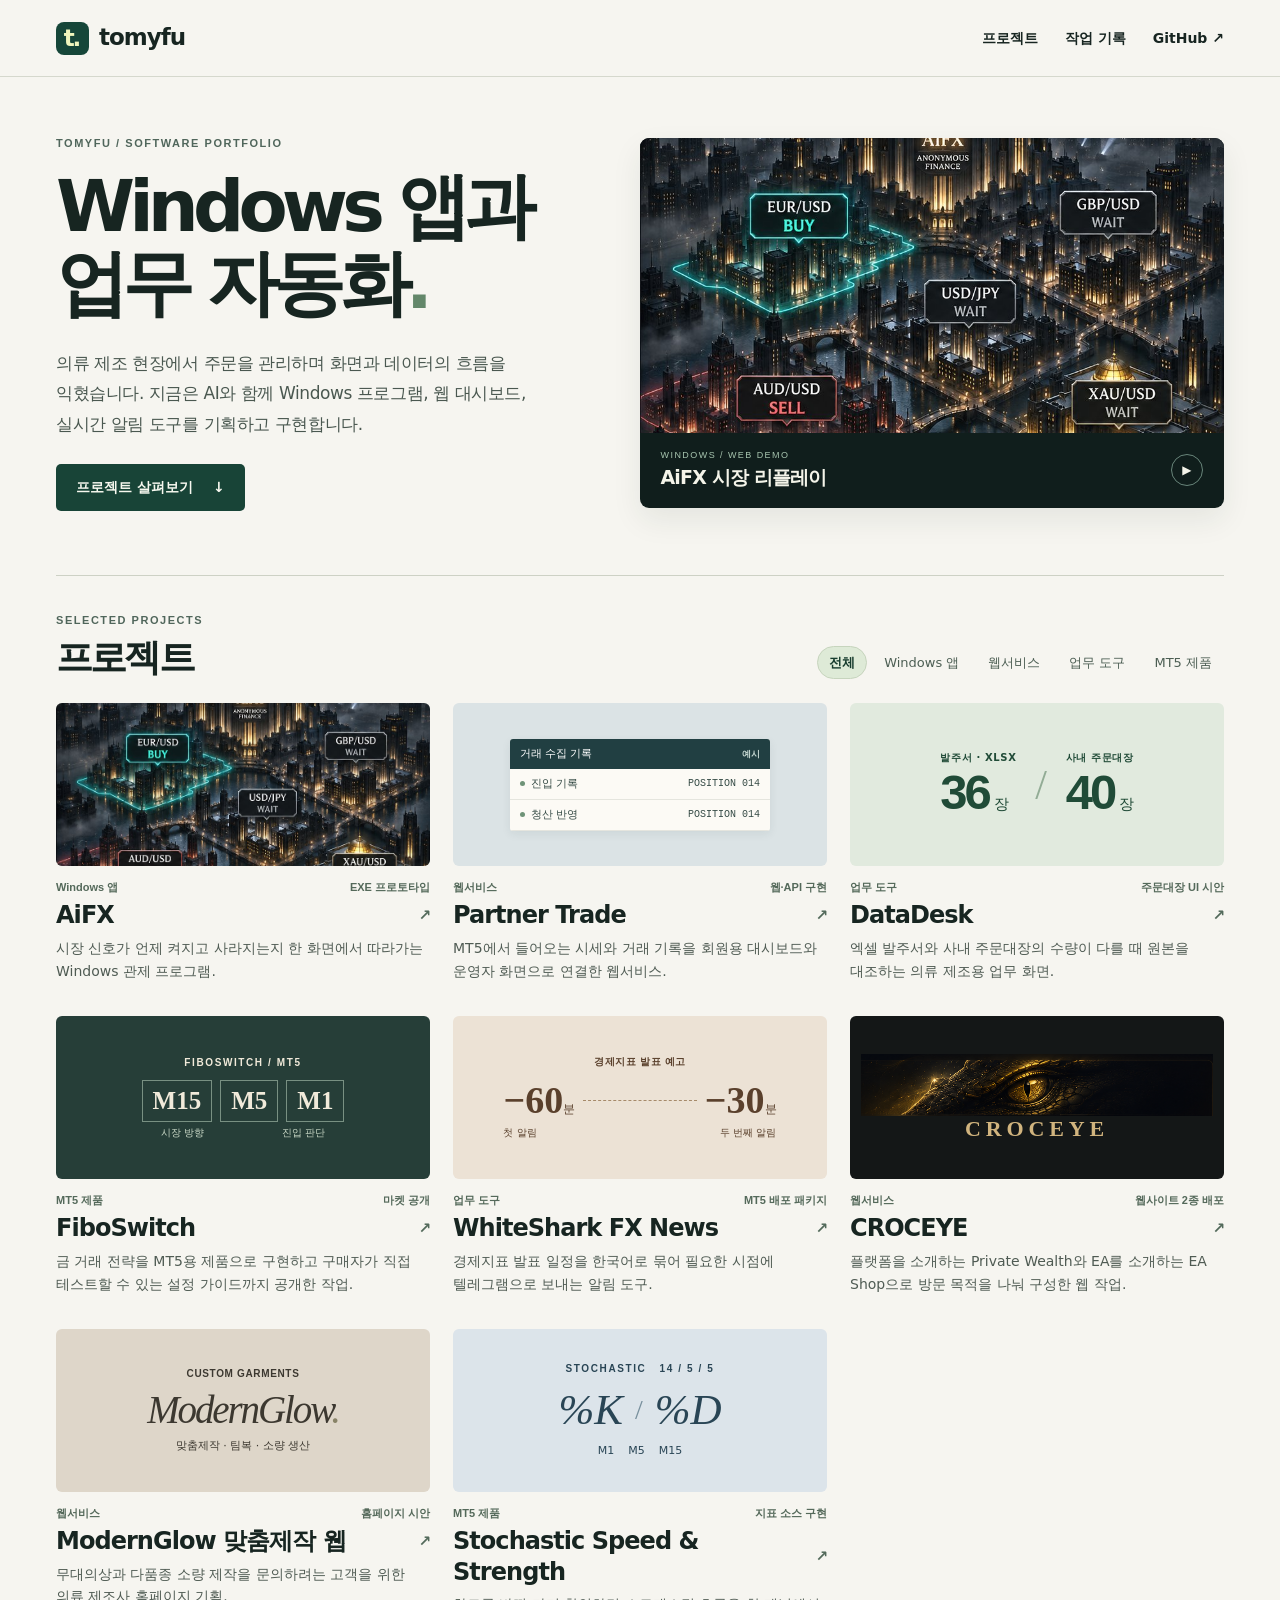
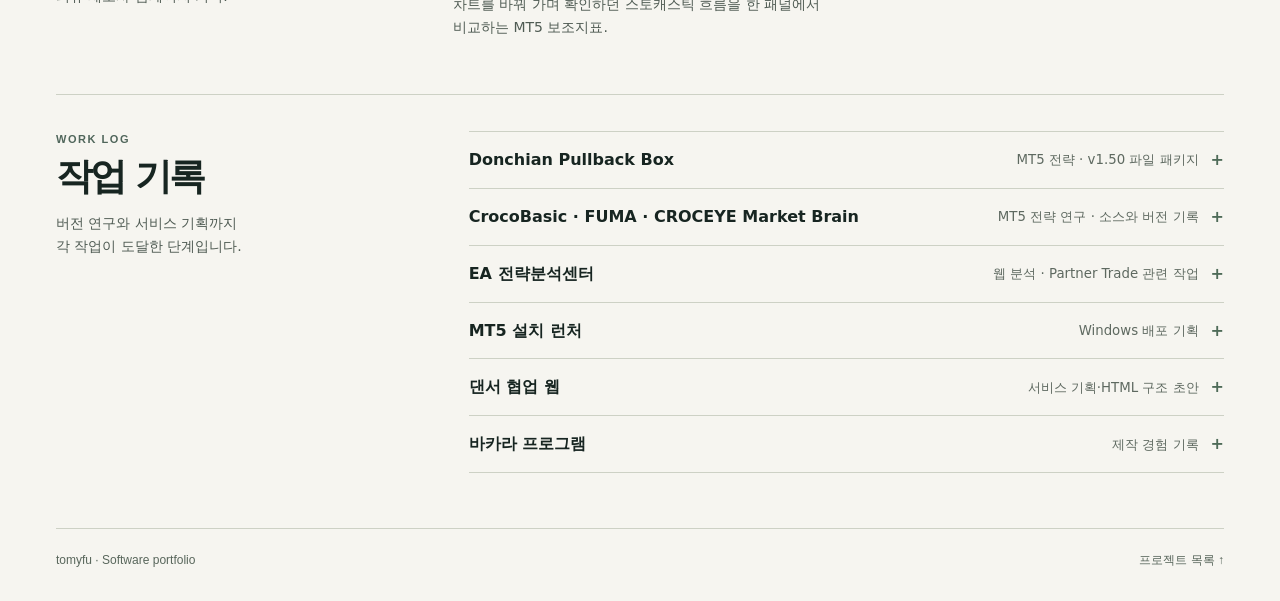
==== index.html @ c7c184ec "Publish project case studies, AiFX replay and DataDesk comparison demo" ====
<!doctype html><html lang="ko"><head><meta charset="utf-8"><meta name="viewport" content="width=device-width, initial-scale=1"><meta name="theme-color" content="#f6f5f0"><meta name="description" content="Windows 앱, 업무 자동화와 웹서비스를 기획하고 구현한 tomyfu의 프로젝트 포트폴리오"><title>Windows 앱과 업무 자동화 · tomyfu</title><link rel="icon" href="assets/mark.svg" type="image/svg+xml"><link rel="stylesheet" href="assets/site.css"></head><body><a class="skip" href="#main">본문으로</a><header class="top"><div class="wrap bar"><a class="brand" href="index.html" aria-label="tomyfu 포트폴리오 첫 화면"><span class="symbol" aria-hidden="true">t.</span>tomyfu</a><nav aria-label="주 메뉴"><a href="index.html#projects">프로젝트</a><a href="index.html#archive">작업 기록</a><a href="https://github.com/tomyfu/portfolio">GitHub ↗</a></nav></div></header><main id="main" class="wrap"><section class="hero"><div class="hero-copy"><p class="eyebrow">TOMYFU / SOFTWARE PORTFOLIO</p><h1>Windows 앱과<br>업무 자동화<span>.</span></h1><p class="intro">의류 제조 현장에서 주문을 관리하며 화면과 데이터의 흐름을 익혔습니다. 지금은 AI와 함께 Windows 프로그램, 웹 대시보드, 실시간 알림 도구를 기획하고 구현합니다.</p><a class="button" href="#projects">프로젝트 살펴보기 <span>↓</span></a></div><a class="feature" href="demos/aifx.html"><img src="assets/aifx-market.jpg" alt="도시 지도 위에서 종목별 판단을 보여주는 AiFX 시장 리플레이"><div><span><small>WINDOWS / WEB DEMO</small><b>AiFX 시장 리플레이</b></span><span class="play" aria-hidden="true">▶</span></div></a></section><section id="projects" class="collection"><div class="section-head"><div><p class="eyebrow">SELECTED PROJECTS</p><h2>프로젝트</h2></div><div class="filters" aria-label="프로젝트 분야 선택" id="filters" hidden><button type="button" data-filter="전체" aria-pressed="true">전체</button><button type="button" data-filter="Windows 앱" aria-pressed="false">Windows 앱</button><button type="button" data-filter="웹서비스" aria-pressed="false">웹서비스</button><button type="button" data-filter="업무 도구" aria-pressed="false">업무 도구</button><button type="button" data-filter="MT5 제품" aria-pressed="false">MT5 제품</button></div></div><div class="grid"><article class="card" data-category="Windows 앱"><a class="cardlink" href="projects/aifx.html"><div class="art"><img class="art-img aifx-img" src="assets/aifx-market.jpg" alt="AiFX 브라우저 데모의 종목별 신호 지도"></div><div class="card-meta"><span>Windows 앱</span><span>EXE 프로토타입</span></div><h3>AiFX <span aria-hidden="true">↗</span></h3><p>시장 신호가 언제 켜지고 사라지는지 한 화면에서 따라가는 Windows 관제 프로그램.</p></a></article>
<article class="card" data-category="웹서비스"><a class="cardlink" href="projects/partner.html"><div class="art"><div class="graphic receipts"><div class="receipt"><span class="screen-head">거래 수집 기록 <b>예시</b></span><div><i></i>진입 기록 <strong>POSITION 014</strong></div><div><i></i>청산 반영 <strong>POSITION 014</strong></div></div></div></div><div class="card-meta"><span>웹서비스</span><span>웹·API 구현</span></div><h3>Partner Trade <span aria-hidden="true">↗</span></h3><p>MT5에서 들어오는 시세와 거래 기록을 회원용 대시보드와 운영자 화면으로 연결한 웹서비스.</p></a></article>
<article class="card" data-category="업무 도구"><a class="cardlink" href="projects/datadesk.html"><div class="art"><div class="graphic quantities" aria-label="예시 주문의 발주 수량 36장과 사내 수량 40장"><div><small>발주서 · XLSX</small><strong>36<em>장</em></strong></div><span class="versus">/</span><div><small>사내 주문대장</small><strong>40<em>장</em></strong></div></div></div><div class="card-meta"><span>업무 도구</span><span>주문대장 UI 시안</span></div><h3>DataDesk <span aria-hidden="true">↗</span></h3><p>엑셀 발주서와 사내 주문대장의 수량이 다를 때 원본을 대조하는 의류 제조용 업무 화면.</p></a></article>
<article class="card" data-category="MT5 제품"><a class="cardlink" href="projects/fibo.html"><div class="art"><div class="graphic timeframes"><small>FIBOSWITCH / MT5</small><div><b>M15</b><b>M5</b><b>M1</b></div><span>시장 방향<span>진입 판단</span></span></div></div><div class="card-meta"><span>MT5 제품</span><span>마켓 공개</span></div><h3>FiboSwitch <span aria-hidden="true">↗</span></h3><p>금 거래 전략을 MT5용 제품으로 구현하고 구매자가 직접 테스트할 수 있는 설정 가이드까지 공개한 작업.</p></a></article>
<article class="card" data-category="업무 도구"><a class="cardlink" href="projects/news.html"><div class="art"><div class="graphic clock"><small>경제지표 발표 예고</small><div><strong>−60<span>분</span></strong><i></i><strong>−30<span>분</span></strong></div><span>첫 알림<i></i>두 번째 알림</span></div></div><div class="card-meta"><span>업무 도구</span><span>MT5 배포 패키지</span></div><h3>WhiteShark FX News <span aria-hidden="true">↗</span></h3><p>경제지표 발표 일정을 한국어로 묶어 필요한 시점에 텔레그램으로 보내는 알림 도구.</p></a></article>
<article class="card" data-category="웹서비스"><a class="cardlink" href="projects/croceye.html"><div class="art"><div class="graphic croc"><img src="assets/croceye.png" alt="CROCEYE 브랜드의 눈 이미지"><span>CROCEYE</span></div></div><div class="card-meta"><span>웹서비스</span><span>웹사이트 2종 배포</span></div><h3>CROCEYE <span aria-hidden="true">↗</span></h3><p>플랫폼을 소개하는 Private Wealth와 EA를 소개하는 EA Shop으로 방문 목적을 나눠 구성한 웹 작업.</p></a></article>
<article class="card" data-category="웹서비스"><a class="cardlink" href="projects/modernglow.html"><div class="art"><div class="graphic cloth"><small>CUSTOM GARMENTS</small><strong>ModernGlow<span>.</span></strong><span>맞춤제작 · 팀복 · 소량 생산</span></div></div><div class="card-meta"><span>웹서비스</span><span>홈페이지 시안</span></div><h3>ModernGlow 맞춤제작 웹 <span aria-hidden="true">↗</span></h3><p>무대의상과 다품종 소량 제작을 문의하려는 고객을 위한 의류 제조사 홈페이지 기획.</p></a></article>
<article class="card" data-category="MT5 제품"><a class="cardlink" href="projects/stochastic.html"><div class="art"><div class="graphic oscillator"><small>STOCHASTIC &nbsp; 14 / 5 / 5</small><div><b>%K</b><i>/</i><b>%D</b></div><span>M1 &nbsp;&nbsp; M5 &nbsp;&nbsp; M15</span></div></div><div class="card-meta"><span>MT5 제품</span><span>지표 소스 구현</span></div><h3>Stochastic Speed &amp; Strength <span aria-hidden="true">↗</span></h3><p>차트를 바꿔 가며 확인하던 스토캐스틱 흐름을 한 패널에서 비교하는 MT5 보조지표.</p></a></article></div><p id="filter-status" class="sr-only" role="status"></p></section><section id="archive" class="archive"><div><p class="eyebrow">WORK LOG</p><h2>작업 기록</h2><p class="muted">버전 연구와 서비스 기획까지<br>각 작업이 도달한 단계입니다.</p></div><div><details><summary><span>Donchian Pullback Box</span><small>MT5 전략 · v1.50 파일 패키지</small></summary><p>돈키안 채널과 눌림목 조건을 EA로 구성하고 설정값과 실행 파일을 묶었습니다.</p></details><details><summary><span>CrocoBasic · FUMA · CROCEYE Market Brain</span><small>MT5 전략 연구 · 소스와 버전 기록</small></summary><p>거래 상태, 진입 제한, 포지션 보호, 판정 로그의 변경을 버전별로 기록한 일련의 실험입니다.</p></details><details><summary><span>EA 전략분석센터</span><small>웹 분석 · Partner Trade 관련 작업</small></summary><p>EA별 성과와 종목 적합도를 확인하는 관리자 화면을 구성했습니다. 추천과 승인 후 배정하는 흐름도 기획했습니다.</p></details><details><summary><span>MT5 설치 런처</span><small>Windows 배포 기획</small></summary><p>EA·템플릿·차트 설정을 한 번에 설치하고, 사용자가 자동매매를 직접 켜도록 초기 설정 흐름을 설계했습니다.</p></details><details><summary><span>댄서 협업 웹</span><small>서비스 기획·HTML 구조 초안</small></summary><p>팀의 활동 영상과 의상 사례를 소개하는 페이지를 구상하고, 댄서 프로필·팀원 모집·대회 신청을 포함한 플랫폼 범위를 정의했습니다.</p></details><details><summary><span>바카라 프로그램</span><small>제작 경험 기록</small></summary><p>초기 규칙형 프로그램 제작 경험입니다. 세부 기능과 공개 시연 자료는 보존된 기록에서 확인되지 않았습니다.</p></details></div></section></main><footer class="wrap foot"><span>tomyfu · Software portfolio</span><a href="index.html#projects">프로젝트 목록 ↑</a></footer><script src="assets/filters.js"></script></body></html>
---- assets/site.css ----
*{box-sizing:border-box}html{scroll-behavior:smooth}body{margin:0;background:#f6f5f0;color:#172521;font:16px/1.62 "Inter","Malgun Gothic","Apple SD Gothic Neo",system-ui,sans-serif;word-break:keep-all;overflow-wrap:break-word}a{color:inherit;text-decoration:none}a:focus-visible,button:focus-visible,summary:focus-visible{outline:3px solid #bc581b;outline-offset:4px}button{font:inherit;cursor:pointer}img{display:block;max-width:100%}.wrap{width:min(1168px,calc(100% - 96px));margin:auto}.top{border-bottom:1px solid #d5d8cd}.bar{display:flex;align-items:center;justify-content:space-between;height:76px}.brand{display:inline-flex;align-items:center;gap:10px;font-size:23px;font-weight:750;letter-spacing:-1px}.symbol{height:33px;width:33px;display:grid;place-items:center;background:#164639;color:#f0f5bd;border-radius:8px;line-height:1;letter-spacing:-2px;padding-right:2px}.bar nav,.actions{display:flex;align-items:center;gap:27px}.bar nav a,.back{font-size:14px;font-weight:650}.bar nav a:hover,.back:hover,.next:hover,.actions>a:not(.button):hover{text-decoration:underline}.hero{display:grid;grid-template-columns:.96fr 1.04fr;gap:44px;align-items:center;padding:58px 0 64px}.eyebrow,.card-meta,.feature small,.graphic>small,.screen-head,.label,.back,.foot{font-family:"Inter","Malgun Gothic",sans-serif}.eyebrow{font-size:11px;letter-spacing:.14em;font-weight:760;color:#50665b;margin:0 0 15px}.hero h1,.case h1{font-size:clamp(44px,5.6vw,83px);letter-spacing:-.082em;line-height:1.08;margin:0}.hero h1 span{color:#63876a}.intro{font-size:17px;line-height:1.8;letter-spacing:-.025em;color:#4a5850;max-width:520px;margin:25px 0}.button{display:inline-flex;align-items:center;justify-content:center;gap:20px;border-radius:5px;background:#184437;color:#f7f8ef;font-weight:700;padding:12px 20px;font-size:14px}.button:hover{background:#245a48}.feature{min-width:0;display:block;position:relative;border-radius:9px;overflow:hidden;background:#101e1c;color:#f4f4e9;box-shadow:0 12px 30px #182f2714}.feature>img{width:100%;height:clamp(260px,23vw,320px);object-fit:cover;object-position:50% 42%}.feature>div{padding:15px 21px;display:flex;justify-content:space-between;align-items:center}.feature small,.feature b{display:block}.feature small{font-size:9px;letter-spacing:.16em;color:#a8c6b0}.feature b{font-size:19px;letter-spacing:-.045em}.play{height:32px;width:32px;display:grid;place-items:center;border:1px solid #68857a;border-radius:50%;font-size:12px}.section-head{display:flex;justify-content:space-between;align-items:flex-end;gap:20px;margin:0 0 24px}.collection,.archive{border-top:1px solid #cdd1c5;padding:36px 0 55px;scroll-margin-top:15px}h2,h3,p{margin-top:0}.section-head h2,.archive h2{font-size:37px;letter-spacing:-.075em;line-height:1.15;margin:0}.section-head .eyebrow,.archive .eyebrow{margin-bottom:7px}.filters{display:flex;flex-wrap:wrap;gap:5px}.filters button{border:1px solid transparent;background:transparent;color:#4c5e53;border-radius:99px;padding:5px 11px;font-size:13px}.filters button[aria-pressed=true]{background:#deead7;color:#173c2e;border-color:#c6d4bd;font-weight:700}.filters button:hover{border-color:#aebcab}.grid{display:grid;grid-template-columns:repeat(3,minmax(0,1fr));gap:34px 23px}.card{min-width:0}.cardlink{display:block}.cardlink:hover h3{text-decoration:underline;text-underline-offset:4px}.art{height:163px;overflow:hidden;border-radius:6px;background:#dbe5dc}.art-img{height:100%;width:100%;object-fit:cover}.aifx-img{object-position:50% 38%}.card-meta{display:flex;flex-wrap:wrap;justify-content:space-between;margin:13px 0 2px;color:#54695a;font-size:11px;font-weight:680}.card h3{display:flex;align-items:center;justify-content:space-between;gap:5px;font-size:24px;line-height:1.28;letter-spacing:-.04em;margin:3px 0 6px}.card h3 span{font-size:15px;color:#536a5b}.card p,.muted,.archive details p{color:#4f5b53;font-size:14px;margin-bottom:0}.graphic{height:100%;width:100%;display:flex;justify-content:center;align-items:center}.graphic small{font-size:10px;font-style:normal;font-weight:700;letter-spacing:.065em}.quantities{background:#e1eade;color:#204b37;gap:5%}.quantities>div{display:grid}.quantities strong{font:650 49px/1.1 "Inter",Arial,sans-serif;letter-spacing:-3px}.quantities em{font:400 15px sans-serif;letter-spacing:-1px;margin-left:5px}.quantities .versus{font:42px Georgia;color:#92ac95}.receipts{background:#dbe3e5;padding:24px}.receipt{max-width:260px;width:100%;background:#fcfaf5;border-radius:3px;box-shadow:0 3px 10px #16313713;overflow:hidden}.screen-head{display:flex;justify-content:space-between;align-items:center;background:#213f42;color:#fff;padding:6px 10px;font-size:11px}.screen-head b{font-size:9px;color:#c4d6d0}.receipt>div{display:flex;gap:6px;align-items:center;font-size:11px;padding:6px 10px;color:#364b46;border-bottom:1px solid #e5e5de}.receipt strong{margin-left:auto;font:10px "Consolas",monospace}.receipt i{width:5px;height:5px;border-radius:50%;background:#6f9378}.timeframes,.oscillator,.clock,.cloth,.croc{flex-direction:column}.timeframes{color:#f1eada;background:#263e38}.timeframes>small,.oscillator>small{letter-spacing:.16em}.timeframes>div{display:flex;gap:8px;margin:9px 0 3px}.timeframes b{display:grid;place-items:center;padding:5px 10px;border:1px solid #789082;font:600 25px/1.2 Georgia,serif}.timeframes>span{width:164px;display:flex;justify-content:space-between;font-size:10px;color:#c8d7c5}.clock{background:#ece2d5;color:#5a402c}.clock>div,.clock>span{display:flex;width:73%;align-items:center;justify-content:space-between}.clock>div{margin-top:5px}.clock strong{font:600 38px/1.3 Georgia,serif}.clock strong span{font:12px sans-serif}.clock>div i{border-top:1px dashed #a68a6a;flex:1;margin:0 8px}.clock>span{font-size:10px}.croc{background:#141717;color:#d1b47e}.croc img{width:94%;max-height:62%;object-fit:contain}.croc span{font:600 22px Georgia;letter-spacing:.22em}.cloth{background:#ded6c9;color:#3c3830}.cloth strong{font:italic 39px/1.4 Georgia,serif;letter-spacing:-2.1px}.cloth strong span{color:#888367}.cloth>span,.oscillator>span{font-size:11px}.oscillator{background:#dce4ea;color:#294555}.oscillator>div{display:flex;align-items:center;gap:12px}.oscillator b{font:italic 43px/1.5 Georgia}.oscillator i{color:#78909d;font:28px Georgia}.archive{display:grid;grid-template-columns:1fr 2fr;gap:35px}.archive .muted{margin:14px 0}.archive details{border-bottom:1px solid #cdd1c5}.archive details:first-child{border-top:1px solid #cdd1c5}.archive summary{cursor:pointer;padding:15px 0;display:flex;align-items:center;gap:12px;font-weight:700;list-style:none}.archive summary::-webkit-details-marker{display:none}.archive summary small{margin-left:auto;font-weight:450;color:#5e6960}.archive summary:after{content:"+";color:#4e6b58}.archive details[open] summary:after{content:"−"}.archive details p{padding:0 24px 16px 0}.foot{display:flex;justify-content:space-between;gap:18px;padding:22px 0 30px;border-top:1px solid #cdd1c5;color:#58665b;font-size:12px}.skip,.sr-only{position:absolute;width:1px;height:1px;overflow:hidden;clip-path:inset(50%)}.skip:focus{width:auto;height:auto;clip-path:none;z-index:5;background:#fff;padding:12px}.case{padding-top:25px}.back{color:#55695c}.casehead{display:grid;grid-template-columns:1.3fr 1fr;gap:40px;align-items:center;padding:35px 0}.case h1{font-size:clamp(43px,6vw,76px);overflow-wrap:anywhere}.casehead .art{height:220px}.casehead .intro{margin-bottom:0}.case-body{display:grid;grid-template-columns:1fr 2fr;gap:60px;padding:34px 0 55px;border-top:1px solid #bec9be}.case aside{align-self:start;overflow-wrap:anywhere;font-size:14px;color:#536156}.case aside .label{font-weight:720;color:#253d30;margin:19px 0 2px}.narrative{max-width:740px}.narrative h2{font-size:23px;letter-spacing:-.045em;margin:0 0 6px}.narrative p{line-height:1.83;margin:0 0 28px}.narrative p.scope{padding:9px 13px;background:#e8ece2;color:#495d4d;border-left:3px solid #80987d;font-size:14px}.next{display:block;margin-top:30px;border-top:1px solid #c5cdbf;padding-top:17px;font-size:14px;font-weight:650}.actions a:not(.button){text-decoration:underline}[hidden]{display:none!important}@media(max-width:900px){.wrap{width:calc(100% - 56px)}.hero{gap:25px}.grid{grid-template-columns:1fr 1fr}.case-body{gap:30px}.section-head{align-items:flex-start;flex-direction:column}.section-head h2{font-size:33px}}@media(max-width:670px){.wrap{width:calc(100% - 36px)}.bar{height:61px}.bar nav{gap:13px}.bar nav a{font-size:12px}.brand{font-size:19px;gap:6px}.symbol{height:27px;width:27px}.hero,.casehead,.case-body,.archive{grid-template-columns:1fr}.hero{padding:32px 0;gap:24px}.hero h1{font-size:51px}.intro{font-size:15px;margin:16px 0}.feature>img{height:210px}.feature>div{padding:10px 15px}.section-head{gap:13px}.grid{gap:25px}.collection,.archive{padding:27px 0 33px}.archive{gap:15px}.archive summary{flex-wrap:wrap;gap:3px 8px}.archive summary small{margin-left:0}.archive summary:after{margin-left:auto}.casehead{padding:24px 0;gap:20px}.casehead .art{height:180px}.case-body{gap:18px}.case aside{border-bottom:1px solid #ccd3c7;padding-bottom:12px}.case aside .label{margin-top:10px}.case aside>p{margin-bottom:5px}.case h1{font-size:43px}.narrative p{font-size:15px}.foot{font-size:11px}.actions{gap:13px;flex-wrap:wrap}}@media(max-width:510px){.grid{grid-template-columns:1fr}.art{height:172px}.filters{gap:1px}.filters button{font-size:12px;padding:5px 9px}.eyebrow{font-size:10px}.archive summary small{font-size:11px}.archive summary span{font-size:14px}}@media(prefers-reduced-motion:reduce){html{scroll-behavior:auto}}
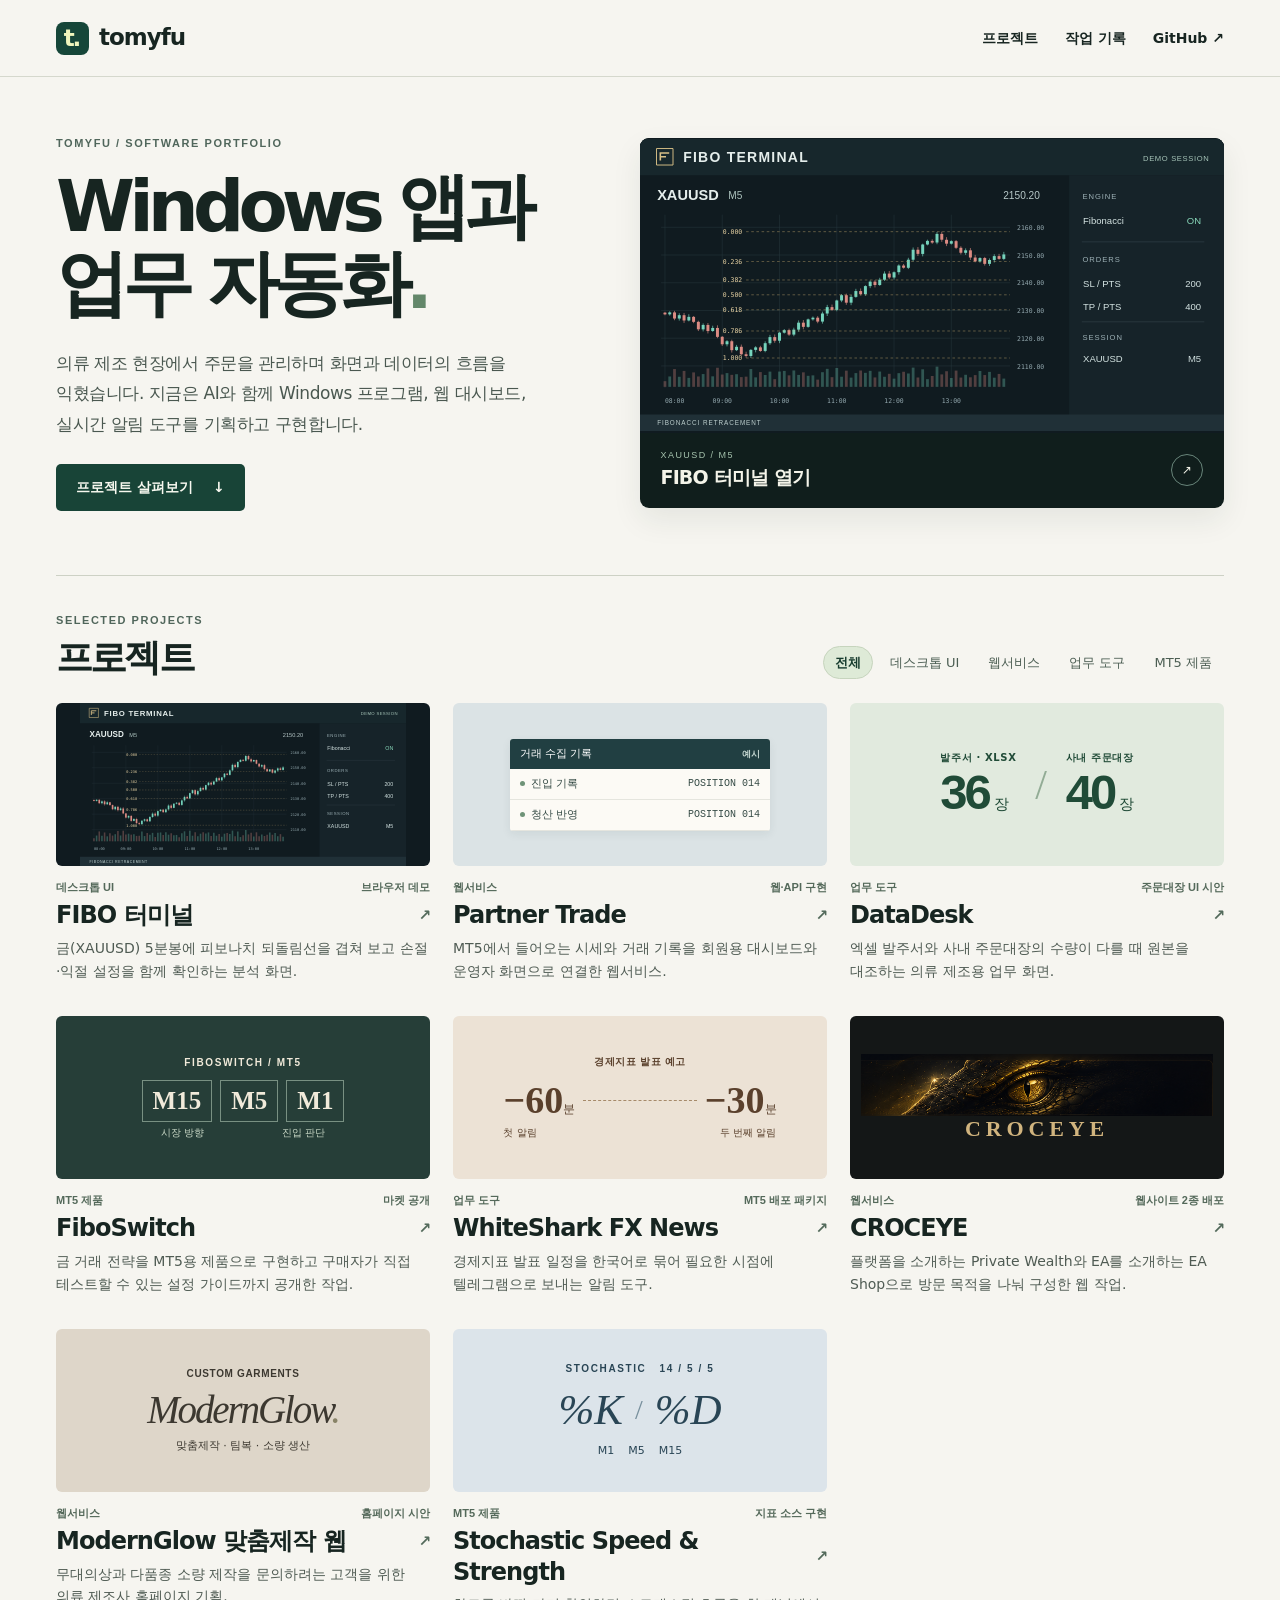
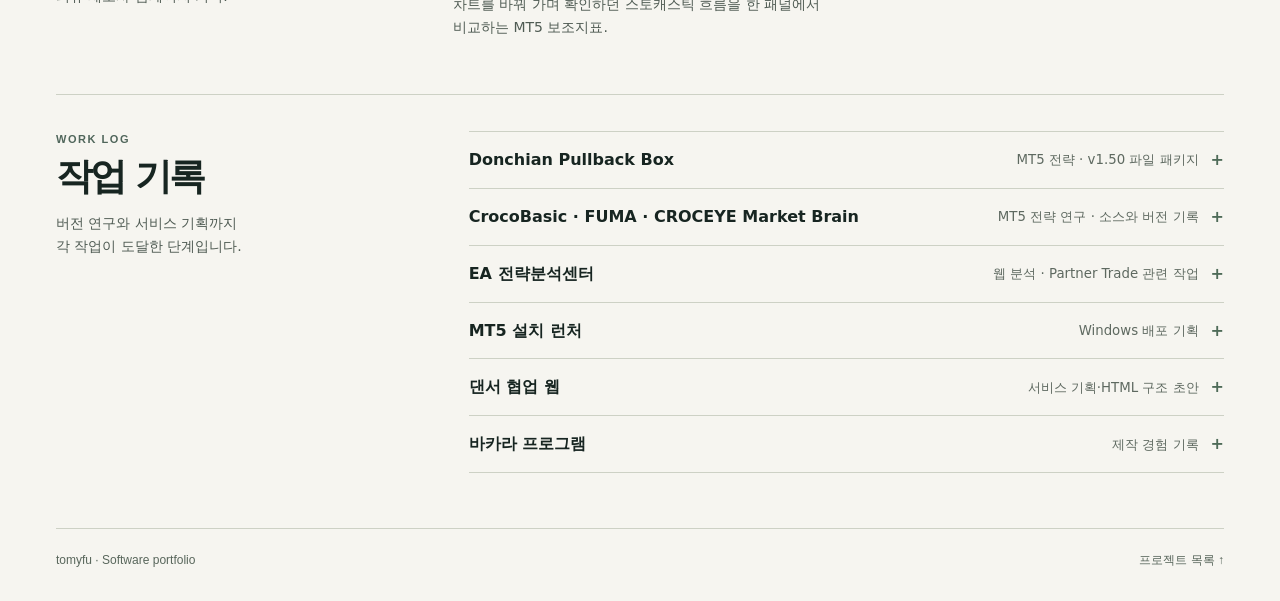
==== commit 2c8a1e32: "Feature FIBO Terminal and retire AiFX portfolio content" ====
--- a/index.html
+++ b/index.html
@@ -1,4 +1,4 @@
-<!doctype html><html lang="ko"><head><meta charset="utf-8"><meta name="viewport" content="width=device-width, initial-scale=1"><meta name="theme-color" content="#f6f5f0"><meta name="description" content="Windows 앱, 업무 자동화와 웹서비스를 기획하고 구현한 tomyfu의 프로젝트 포트폴리오"><title>Windows 앱과 업무 자동화 · tomyfu</title><link rel="icon" href="assets/mark.svg" type="image/svg+xml"><link rel="stylesheet" href="assets/site.css"></head><body><a class="skip" href="#main">본문으로</a><header class="top"><div class="wrap bar"><a class="brand" href="index.html" aria-label="tomyfu 포트폴리오 첫 화면"><span class="symbol" aria-hidden="true">t.</span>tomyfu</a><nav aria-label="주 메뉴"><a href="index.html#projects">프로젝트</a><a href="index.html#archive">작업 기록</a><a href="https://github.com/tomyfu/portfolio">GitHub ↗</a></nav></div></header><main id="main" class="wrap"><section class="hero"><div class="hero-copy"><p class="eyebrow">TOMYFU / SOFTWARE PORTFOLIO</p><h1>Windows 앱과<br>업무 자동화<span>.</span></h1><p class="intro">의류 제조 현장에서 주문을 관리하며 화면과 데이터의 흐름을 익혔습니다. 지금은 AI와 함께 Windows 프로그램, 웹 대시보드, 실시간 알림 도구를 기획하고 구현합니다.</p><a class="button" href="#projects">프로젝트 살펴보기 <span>↓</span></a></div><a class="feature" href="demos/aifx.html"><img src="assets/aifx-market.jpg" alt="도시 지도 위에서 종목별 판단을 보여주는 AiFX 시장 리플레이"><div><span><small>WINDOWS / WEB DEMO</small><b>AiFX 시장 리플레이</b></span><span class="play" aria-hidden="true">▶</span></div></a></section><section id="projects" class="collection"><div class="section-head"><div><p class="eyebrow">SELECTED PROJECTS</p><h2>프로젝트</h2></div><div class="filters" aria-label="프로젝트 분야 선택" id="filters" hidden><button type="button" data-filter="전체" aria-pressed="true">전체</button><button type="button" data-filter="Windows 앱" aria-pressed="false">Windows 앱</button><button type="button" data-filter="웹서비스" aria-pressed="false">웹서비스</button><button type="button" data-filter="업무 도구" aria-pressed="false">업무 도구</button><button type="button" data-filter="MT5 제품" aria-pressed="false">MT5 제품</button></div></div><div class="grid"><article class="card" data-category="Windows 앱"><a class="cardlink" href="projects/aifx.html"><div class="art"><img class="art-img aifx-img" src="assets/aifx-market.jpg" alt="AiFX 브라우저 데모의 종목별 신호 지도"></div><div class="card-meta"><span>Windows 앱</span><span>EXE 프로토타입</span></div><h3>AiFX <span aria-hidden="true">↗</span></h3><p>시장 신호가 언제 켜지고 사라지는지 한 화면에서 따라가는 Windows 관제 프로그램.</p></a></article>
+<!doctype html><html lang="ko"><head><meta charset="utf-8"><meta name="viewport" content="width=device-width, initial-scale=1"><meta name="theme-color" content="#f6f5f0"><meta name="description" content="Windows 앱, 업무 자동화와 웹서비스를 기획하고 구현한 tomyfu의 프로젝트 포트폴리오"><title>Windows 앱과 업무 자동화 · tomyfu</title><link rel="icon" href="assets/mark.svg" type="image/svg+xml"><link rel="stylesheet" href="assets/site.css"></head><body><a class="skip" href="#main">본문으로</a><header class="top"><div class="wrap bar"><a class="brand" href="index.html" aria-label="tomyfu 포트폴리오 첫 화면"><span class="symbol" aria-hidden="true">t.</span>tomyfu</a><nav aria-label="주 메뉴"><a href="index.html#projects">프로젝트</a><a href="index.html#archive">작업 기록</a><a href="https://github.com/tomyfu/portfolio">GitHub ↗</a></nav></div></header><main id="main" class="wrap"><section class="hero"><div class="hero-copy"><p class="eyebrow">TOMYFU / SOFTWARE PORTFOLIO</p><h1>Windows 앱과<br>업무 자동화<span>.</span></h1><p class="intro">의류 제조 현장에서 주문을 관리하며 화면과 데이터의 흐름을 익혔습니다. 지금은 AI와 함께 Windows 프로그램, 웹 대시보드, 실시간 알림 도구를 기획하고 구현합니다.</p><a class="button" href="#projects">프로젝트 살펴보기 <span>↓</span></a></div><a class="feature" href="demos/fibo-terminal.html"><img src="assets/fibo-terminal.svg" alt="FIBO 터미널의 XAUUSD 5분봉, 피보나치 레벨과 주문 설정 패널"><div><span><small>XAUUSD / M5</small><b>FIBO 터미널 열기</b></span><span class="play" aria-hidden="true">↗</span></div></a></section><section id="projects" class="collection"><div class="section-head"><div><p class="eyebrow">SELECTED PROJECTS</p><h2>프로젝트</h2></div><div class="filters" aria-label="프로젝트 분야 선택" id="filters" hidden><button type="button" data-filter="전체" aria-pressed="true">전체</button><button type="button" data-filter="데스크톱 UI" aria-pressed="false">데스크톱 UI</button><button type="button" data-filter="웹서비스" aria-pressed="false">웹서비스</button><button type="button" data-filter="업무 도구" aria-pressed="false">업무 도구</button><button type="button" data-filter="MT5 제품" aria-pressed="false">MT5 제품</button></div></div><div class="grid"><article class="card" data-category="데스크톱 UI"><a class="cardlink" href="projects/fibo-terminal.html"><div class="art"><img class="art-img terminal-img" src="assets/fibo-terminal.svg" alt="FIBO 터미널의 XAUUSD 5분봉, 피보나치 레벨과 주문 설정 패널"></div><div class="card-meta"><span>데스크톱 UI</span><span>브라우저 데모</span></div><h3>FIBO 터미널 <span aria-hidden="true">↗</span></h3><p>금(XAUUSD) 5분봉에 피보나치 되돌림선을 겹쳐 보고 손절·익절 설정을 함께 확인하는 분석 화면.</p></a></article>
 <article class="card" data-category="웹서비스"><a class="cardlink" href="projects/partner.html"><div class="art"><div class="graphic receipts"><div class="receipt"><span class="screen-head">거래 수집 기록 <b>예시</b></span><div><i></i>진입 기록 <strong>POSITION 014</strong></div><div><i></i>청산 반영 <strong>POSITION 014</strong></div></div></div></div><div class="card-meta"><span>웹서비스</span><span>웹·API 구현</span></div><h3>Partner Trade <span aria-hidden="true">↗</span></h3><p>MT5에서 들어오는 시세와 거래 기록을 회원용 대시보드와 운영자 화면으로 연결한 웹서비스.</p></a></article>
 <article class="card" data-category="업무 도구"><a class="cardlink" href="projects/datadesk.html"><div class="art"><div class="graphic quantities" aria-label="예시 주문의 발주 수량 36장과 사내 수량 40장"><div><small>발주서 · XLSX</small><strong>36<em>장</em></strong></div><span class="versus">/</span><div><small>사내 주문대장</small><strong>40<em>장</em></strong></div></div></div><div class="card-meta"><span>업무 도구</span><span>주문대장 UI 시안</span></div><h3>DataDesk <span aria-hidden="true">↗</span></h3><p>엑셀 발주서와 사내 주문대장의 수량이 다를 때 원본을 대조하는 의류 제조용 업무 화면.</p></a></article>
 <article class="card" data-category="MT5 제품"><a class="cardlink" href="projects/fibo.html"><div class="art"><div class="graphic timeframes"><small>FIBOSWITCH / MT5</small><div><b>M15</b><b>M5</b><b>M1</b></div><span>시장 방향<span>진입 판단</span></span></div></div><div class="card-meta"><span>MT5 제품</span><span>마켓 공개</span></div><h3>FiboSwitch <span aria-hidden="true">↗</span></h3><p>금 거래 전략을 MT5용 제품으로 구현하고 구매자가 직접 테스트할 수 있는 설정 가이드까지 공개한 작업.</p></a></article>
--- a/assets/site.css
+++ b/assets/site.css
@@ -1 +1 @@
-*{box-sizing:border-box}html{scroll-behavior:smooth}body{margin:0;background:#f6f5f0;color:#172521;font:16px/1.62 "Inter","Malgun Gothic","Apple SD Gothic Neo",system-ui,sans-serif;word-break:keep-all;overflow-wrap:break-word}a{color:inherit;text-decoration:none}a:focus-visible,button:focus-visible,summary:focus-visible{outline:3px solid #bc581b;outline-offset:4px}button{font:inherit;cursor:pointer}img{display:block;max-width:100%}.wrap{width:min(1168px,calc(100% - 96px));margin:auto}.top{border-bottom:1px solid #d5d8cd}.bar{display:flex;align-items:center;justify-content:space-between;height:76px}.brand{display:inline-flex;align-items:center;gap:10px;font-size:23px;font-weight:750;letter-spacing:-1px}.symbol{height:33px;width:33px;display:grid;place-items:center;background:#164639;color:#f0f5bd;border-radius:8px;line-height:1;letter-spacing:-2px;padding-right:2px}.bar nav,.actions{display:flex;align-items:center;gap:27px}.bar nav a,.back{font-size:14px;font-weight:650}.bar nav a:hover,.back:hover,.next:hover,.actions>a:not(.button):hover{text-decoration:underline}.hero{display:grid;grid-template-columns:.96fr 1.04fr;gap:44px;align-items:center;padding:58px 0 64px}.eyebrow,.card-meta,.feature small,.graphic>small,.screen-head,.label,.back,.foot{font-family:"Inter","Malgun Gothic",sans-serif}.eyebrow{font-size:11px;letter-spacing:.14em;font-weight:760;color:#50665b;margin:0 0 15px}.hero h1,.case h1{font-size:clamp(44px,5.6vw,83px);letter-spacing:-.082em;line-height:1.08;margin:0}.hero h1 span{color:#63876a}.intro{font-size:17px;line-height:1.8;letter-spacing:-.025em;color:#4a5850;max-width:520px;margin:25px 0}.button{display:inline-flex;align-items:center;justify-content:center;gap:20px;border-radius:5px;background:#184437;color:#f7f8ef;font-weight:700;padding:12px 20px;font-size:14px}.button:hover{background:#245a48}.feature{min-width:0;display:block;position:relative;border-radius:9px;overflow:hidden;background:#101e1c;color:#f4f4e9;box-shadow:0 12px 30px #182f2714}.feature>img{width:100%;height:clamp(260px,23vw,320px);object-fit:cover;object-position:50% 42%}.feature>div{padding:15px 21px;display:flex;justify-content:space-between;align-items:center}.feature small,.feature b{display:block}.feature small{font-size:9px;letter-spacing:.16em;color:#a8c6b0}.feature b{font-size:19px;letter-spacing:-.045em}.play{height:32px;width:32px;display:grid;place-items:center;border:1px solid #68857a;border-radius:50%;font-size:12px}.section-head{display:flex;justify-content:space-between;align-items:flex-end;gap:20px;margin:0 0 24px}.collection,.archive{border-top:1px solid #cdd1c5;padding:36px 0 55px;scroll-margin-top:15px}h2,h3,p{margin-top:0}.section-head h2,.archive h2{font-size:37px;letter-spacing:-.075em;line-height:1.15;margin:0}.section-head .eyebrow,.archive .eyebrow{margin-bottom:7px}.filters{display:flex;flex-wrap:wrap;gap:5px}.filters button{border:1px solid transparent;background:transparent;color:#4c5e53;border-radius:99px;padding:5px 11px;font-size:13px}.filters button[aria-pressed=true]{background:#deead7;color:#173c2e;border-color:#c6d4bd;font-weight:700}.filters button:hover{border-color:#aebcab}.grid{display:grid;grid-template-columns:repeat(3,minmax(0,1fr));gap:34px 23px}.card{min-width:0}.cardlink{display:block}.cardlink:hover h3{text-decoration:underline;text-underline-offset:4px}.art{height:163px;overflow:hidden;border-radius:6px;background:#dbe5dc}.art-img{height:100%;width:100%;object-fit:cover}.aifx-img{object-position:50% 38%}.card-meta{display:flex;flex-wrap:wrap;justify-content:space-between;margin:13px 0 2px;color:#54695a;font-size:11px;font-weight:680}.card h3{display:flex;align-items:center;justify-content:space-between;gap:5px;font-size:24px;line-height:1.28;letter-spacing:-.04em;margin:3px 0 6px}.card h3 span{font-size:15px;color:#536a5b}.card p,.muted,.archive details p{color:#4f5b53;font-size:14px;margin-bottom:0}.graphic{height:100%;width:100%;display:flex;justify-content:center;align-items:center}.graphic small{font-size:10px;font-style:normal;font-weight:700;letter-spacing:.065em}.quantities{background:#e1eade;color:#204b37;gap:5%}.quantities>div{display:grid}.quantities strong{font:650 49px/1.1 "Inter",Arial,sans-serif;letter-spacing:-3px}.quantities em{font:400 15px sans-serif;letter-spacing:-1px;margin-left:5px}.quantities .versus{font:42px Georgia;color:#92ac95}.receipts{background:#dbe3e5;padding:24px}.receipt{max-width:260px;width:100%;background:#fcfaf5;border-radius:3px;box-shadow:0 3px 10px #16313713;overflow:hidden}.screen-head{display:flex;justify-content:space-between;align-items:center;background:#213f42;color:#fff;padding:6px 10px;font-size:11px}.screen-head b{font-size:9px;color:#c4d6d0}.receipt>div{display:flex;gap:6px;align-items:center;font-size:11px;padding:6px 10px;color:#364b46;border-bottom:1px solid #e5e5de}.receipt strong{margin-left:auto;font:10px "Consolas",monospace}.receipt i{width:5px;height:5px;border-radius:50%;background:#6f9378}.timeframes,.oscillator,.clock,.cloth,.croc{flex-direction:column}.timeframes{color:#f1eada;background:#263e38}.timeframes>small,.oscillator>small{letter-spacing:.16em}.timeframes>div{display:flex;gap:8px;margin:9px 0 3px}.timeframes b{display:grid;place-items:center;padding:5px 10px;border:1px solid #789082;font:600 25px/1.2 Georgia,serif}.timeframes>span{width:164px;display:flex;justify-content:space-between;font-size:10px;color:#c8d7c5}.clock{background:#ece2d5;color:#5a402c}.clock>div,.clock>span{display:flex;width:73%;align-items:center;justify-content:space-between}.clock>div{margin-top:5px}.clock strong{font:600 38px/1.3 Georgia,serif}.clock strong span{font:12px sans-serif}.clock>div i{border-top:1px dashed #a68a6a;flex:1;margin:0 8px}.clock>span{font-size:10px}.croc{background:#141717;color:#d1b47e}.croc img{width:94%;max-height:62%;object-fit:contain}.croc span{font:600 22px Georgia;letter-spacing:.22em}.cloth{background:#ded6c9;color:#3c3830}.cloth strong{font:italic 39px/1.4 Georgia,serif;letter-spacing:-2.1px}.cloth strong span{color:#888367}.cloth>span,.oscillator>span{font-size:11px}.oscillator{background:#dce4ea;color:#294555}.oscillator>div{display:flex;align-items:center;gap:12px}.oscillator b{font:italic 43px/1.5 Georgia}.oscillator i{color:#78909d;font:28px Georgia}.archive{display:grid;grid-template-columns:1fr 2fr;gap:35px}.archive .muted{margin:14px 0}.archive details{border-bottom:1px solid #cdd1c5}.archive details:first-child{border-top:1px solid #cdd1c5}.archive summary{cursor:pointer;padding:15px 0;display:flex;align-items:center;gap:12px;font-weight:700;list-style:none}.archive summary::-webkit-details-marker{display:none}.archive summary small{margin-left:auto;font-weight:450;color:#5e6960}.archive summary:after{content:"+";color:#4e6b58}.archive details[open] summary:after{content:"−"}.archive details p{padding:0 24px 16px 0}.foot{display:flex;justify-content:space-between;gap:18px;padding:22px 0 30px;border-top:1px solid #cdd1c5;color:#58665b;font-size:12px}.skip,.sr-only{position:absolute;width:1px;height:1px;overflow:hidden;clip-path:inset(50%)}.skip:focus{width:auto;height:auto;clip-path:none;z-index:5;background:#fff;padding:12px}.case{padding-top:25px}.back{color:#55695c}.casehead{display:grid;grid-template-columns:1.3fr 1fr;gap:40px;align-items:center;padding:35px 0}.case h1{font-size:clamp(43px,6vw,76px);overflow-wrap:anywhere}.casehead .art{height:220px}.casehead .intro{margin-bottom:0}.case-body{display:grid;grid-template-columns:1fr 2fr;gap:60px;padding:34px 0 55px;border-top:1px solid #bec9be}.case aside{align-self:start;overflow-wrap:anywhere;font-size:14px;color:#536156}.case aside .label{font-weight:720;color:#253d30;margin:19px 0 2px}.narrative{max-width:740px}.narrative h2{font-size:23px;letter-spacing:-.045em;margin:0 0 6px}.narrative p{line-height:1.83;margin:0 0 28px}.narrative p.scope{padding:9px 13px;background:#e8ece2;color:#495d4d;border-left:3px solid #80987d;font-size:14px}.next{display:block;margin-top:30px;border-top:1px solid #c5cdbf;padding-top:17px;font-size:14px;font-weight:650}.actions a:not(.button){text-decoration:underline}[hidden]{display:none!important}@media(max-width:900px){.wrap{width:calc(100% - 56px)}.hero{gap:25px}.grid{grid-template-columns:1fr 1fr}.case-body{gap:30px}.section-head{align-items:flex-start;flex-direction:column}.section-head h2{font-size:33px}}@media(max-width:670px){.wrap{width:calc(100% - 36px)}.bar{height:61px}.bar nav{gap:13px}.bar nav a{font-size:12px}.brand{font-size:19px;gap:6px}.symbol{height:27px;width:27px}.hero,.casehead,.case-body,.archive{grid-template-columns:1fr}.hero{padding:32px 0;gap:24px}.hero h1{font-size:51px}.intro{font-size:15px;margin:16px 0}.feature>img{height:210px}.feature>div{padding:10px 15px}.section-head{gap:13px}.grid{gap:25px}.collection,.archive{padding:27px 0 33px}.archive{gap:15px}.archive summary{flex-wrap:wrap;gap:3px 8px}.archive summary small{margin-left:0}.archive summary:after{margin-left:auto}.casehead{padding:24px 0;gap:20px}.casehead .art{height:180px}.case-body{gap:18px}.case aside{border-bottom:1px solid #ccd3c7;padding-bottom:12px}.case aside .label{margin-top:10px}.case aside>p{margin-bottom:5px}.case h1{font-size:43px}.narrative p{font-size:15px}.foot{font-size:11px}.actions{gap:13px;flex-wrap:wrap}}@media(max-width:510px){.grid{grid-template-columns:1fr}.art{height:172px}.filters{gap:1px}.filters button{font-size:12px;padding:5px 9px}.eyebrow{font-size:10px}.archive summary small{font-size:11px}.archive summary span{font-size:14px}}@media(prefers-reduced-motion:reduce){html{scroll-behavior:auto}}+*{box-sizing:border-box}html{scroll-behavior:smooth}body{margin:0;background:#f6f5f0;color:#172521;font:16px/1.62 "Inter","Malgun Gothic","Apple SD Gothic Neo",system-ui,sans-serif;word-break:keep-all;overflow-wrap:break-word}a{color:inherit;text-decoration:none}a:focus-visible,button:focus-visible,summary:focus-visible{outline:3px solid #bc581b;outline-offset:4px}button{font:inherit;cursor:pointer}img{display:block;max-width:100%}.wrap{width:min(1168px,calc(100% - 96px));margin:auto}.top{border-bottom:1px solid #d5d8cd}.bar{display:flex;align-items:center;justify-content:space-between;height:76px}.brand{display:inline-flex;align-items:center;gap:10px;font-size:23px;font-weight:750;letter-spacing:-1px}.symbol{height:33px;width:33px;display:grid;place-items:center;background:#164639;color:#f0f5bd;border-radius:8px;line-height:1;letter-spacing:-2px;padding-right:2px}.bar nav,.actions{display:flex;align-items:center;gap:27px}.bar nav a,.back{font-size:14px;font-weight:650}.bar nav a:hover,.back:hover,.next:hover,.actions>a:not(.button):hover{text-decoration:underline}.hero{display:grid;grid-template-columns:.96fr 1.04fr;gap:44px;align-items:center;padding:58px 0 64px}.eyebrow,.card-meta,.feature small,.graphic>small,.screen-head,.label,.back,.foot{font-family:"Inter","Malgun Gothic",sans-serif}.eyebrow{font-size:11px;letter-spacing:.14em;font-weight:760;color:#50665b;margin:0 0 15px}.hero h1,.case h1{font-size:clamp(44px,5.6vw,83px);letter-spacing:-.082em;line-height:1.08;margin:0}.hero h1 span{color:#63876a}.intro{font-size:17px;line-height:1.8;letter-spacing:-.025em;color:#4a5850;max-width:520px;margin:25px 0}.button{display:inline-flex;align-items:center;justify-content:center;gap:20px;border-radius:5px;background:#184437;color:#f7f8ef;font-weight:700;padding:12px 20px;font-size:14px}.button:hover{background:#245a48}.feature{min-width:0;display:block;position:relative;border-radius:9px;overflow:hidden;background:#101e1c;color:#f4f4e9;box-shadow:0 12px 30px #182f2714}.feature>img{width:100%;height:clamp(260px,23vw,320px);object-fit:cover;object-position:50% 42%}.feature>div{padding:15px 21px;display:flex;justify-content:space-between;align-items:center}.feature small,.feature b{display:block}.feature small{font-size:9px;letter-spacing:.16em;color:#a8c6b0}.feature b{font-size:19px;letter-spacing:-.045em}.play{height:32px;width:32px;display:grid;place-items:center;border:1px solid #68857a;border-radius:50%;font-size:12px}.section-head{display:flex;justify-content:space-between;align-items:flex-end;gap:20px;margin:0 0 24px}.collection,.archive{border-top:1px solid #cdd1c5;padding:36px 0 55px;scroll-margin-top:15px}h2,h3,p{margin-top:0}.section-head h2,.archive h2{font-size:37px;letter-spacing:-.075em;line-height:1.15;margin:0}.section-head .eyebrow,.archive .eyebrow{margin-bottom:7px}.filters{display:flex;flex-wrap:wrap;gap:5px}.filters button{border:1px solid transparent;background:transparent;color:#4c5e53;border-radius:99px;padding:5px 11px;font-size:13px}.filters button[aria-pressed=true]{background:#deead7;color:#173c2e;border-color:#c6d4bd;font-weight:700}.filters button:hover{border-color:#aebcab}.grid{display:grid;grid-template-columns:repeat(3,minmax(0,1fr));gap:34px 23px}.card{min-width:0}.cardlink{display:block}.cardlink:hover h3{text-decoration:underline;text-underline-offset:4px}.art{height:163px;overflow:hidden;border-radius:6px;background:#dbe5dc}.art-img{height:100%;width:100%;object-fit:cover}.terminal-img{object-fit:contain;background:#101b20}.feature>img[src$='fibo-terminal.svg']{object-fit:contain;background:#101b20}.card-meta{display:flex;flex-wrap:wrap;justify-content:space-between;margin:13px 0 2px;color:#54695a;font-size:11px;font-weight:680}.card h3{display:flex;align-items:center;justify-content:space-between;gap:5px;font-size:24px;line-height:1.28;letter-spacing:-.04em;margin:3px 0 6px}.card h3 span{font-size:15px;color:#536a5b}.card p,.muted,.archive details p{color:#4f5b53;font-size:14px;margin-bottom:0}.graphic{height:100%;width:100%;display:flex;justify-content:center;align-items:center}.graphic small{font-size:10px;font-style:normal;font-weight:700;letter-spacing:.065em}.quantities{background:#e1eade;color:#204b37;gap:5%}.quantities>div{display:grid}.quantities strong{font:650 49px/1.1 "Inter",Arial,sans-serif;letter-spacing:-3px}.quantities em{font:400 15px sans-serif;letter-spacing:-1px;margin-left:5px}.quantities .versus{font:42px Georgia;color:#92ac95}.receipts{background:#dbe3e5;padding:24px}.receipt{max-width:260px;width:100%;background:#fcfaf5;border-radius:3px;box-shadow:0 3px 10px #16313713;overflow:hidden}.screen-head{display:flex;justify-content:space-between;align-items:center;background:#213f42;color:#fff;padding:6px 10px;font-size:11px}.screen-head b{font-size:9px;color:#c4d6d0}.receipt>div{display:flex;gap:6px;align-items:center;font-size:11px;padding:6px 10px;color:#364b46;border-bottom:1px solid #e5e5de}.receipt strong{margin-left:auto;font:10px "Consolas",monospace}.receipt i{width:5px;height:5px;border-radius:50%;background:#6f9378}.timeframes,.oscillator,.clock,.cloth,.croc{flex-direction:column}.timeframes{color:#f1eada;background:#263e38}.timeframes>small,.oscillator>small{letter-spacing:.16em}.timeframes>div{display:flex;gap:8px;margin:9px 0 3px}.timeframes b{display:grid;place-items:center;padding:5px 10px;border:1px solid #789082;font:600 25px/1.2 Georgia,serif}.timeframes>span{width:164px;display:flex;justify-content:space-between;font-size:10px;color:#c8d7c5}.clock{background:#ece2d5;color:#5a402c}.clock>div,.clock>span{display:flex;width:73%;align-items:center;justify-content:space-between}.clock>div{margin-top:5px}.clock strong{font:600 38px/1.3 Georgia,serif}.clock strong span{font:12px sans-serif}.clock>div i{border-top:1px dashed #a68a6a;flex:1;margin:0 8px}.clock>span{font-size:10px}.croc{background:#141717;color:#d1b47e}.croc img{width:94%;max-height:62%;object-fit:contain}.croc span{font:600 22px Georgia;letter-spacing:.22em}.cloth{background:#ded6c9;color:#3c3830}.cloth strong{font:italic 39px/1.4 Georgia,serif;letter-spacing:-2.1px}.cloth strong span{color:#888367}.cloth>span,.oscillator>span{font-size:11px}.oscillator{background:#dce4ea;color:#294555}.oscillator>div{display:flex;align-items:center;gap:12px}.oscillator b{font:italic 43px/1.5 Georgia}.oscillator i{color:#78909d;font:28px Georgia}.archive{display:grid;grid-template-columns:1fr 2fr;gap:35px}.archive .muted{margin:14px 0}.archive details{border-bottom:1px solid #cdd1c5}.archive details:first-child{border-top:1px solid #cdd1c5}.archive summary{cursor:pointer;padding:15px 0;display:flex;align-items:center;gap:12px;font-weight:700;list-style:none}.archive summary::-webkit-details-marker{display:none}.archive summary small{margin-left:auto;font-weight:450;color:#5e6960}.archive summary:after{content:"+";color:#4e6b58}.archive details[open] summary:after{content:"−"}.archive details p{padding:0 24px 16px 0}.foot{display:flex;justify-content:space-between;gap:18px;padding:22px 0 30px;border-top:1px solid #cdd1c5;color:#58665b;font-size:12px}.skip,.sr-only{position:absolute;width:1px;height:1px;overflow:hidden;clip-path:inset(50%)}.skip:focus{width:auto;height:auto;clip-path:none;z-index:5;background:#fff;padding:12px}.case{padding-top:25px}.back{color:#55695c}.casehead{display:grid;grid-template-columns:1.3fr 1fr;gap:40px;align-items:center;padding:35px 0}.case h1{font-size:clamp(43px,6vw,76px);overflow-wrap:anywhere}.casehead .art{height:220px}.casehead .intro{margin-bottom:0}.case-body{display:grid;grid-template-columns:1fr 2fr;gap:60px;padding:34px 0 55px;border-top:1px solid #bec9be}.case aside{align-self:start;overflow-wrap:anywhere;font-size:14px;color:#536156}.case aside .label{font-weight:720;color:#253d30;margin:19px 0 2px}.narrative{max-width:740px}.narrative h2{font-size:23px;letter-spacing:-.045em;margin:0 0 6px}.narrative p{line-height:1.83;margin:0 0 28px}.narrative p.scope{padding:9px 13px;background:#e8ece2;color:#495d4d;border-left:3px solid #80987d;font-size:14px}.next{display:block;margin-top:30px;border-top:1px solid #c5cdbf;padding-top:17px;font-size:14px;font-weight:650}.actions a:not(.button){text-decoration:underline}[hidden]{display:none!important}@media(max-width:900px){.wrap{width:calc(100% - 56px)}.hero{gap:25px}.grid{grid-template-columns:1fr 1fr}.case-body{gap:30px}.section-head{align-items:flex-start;flex-direction:column}.section-head h2{font-size:33px}}@media(max-width:670px){.wrap{width:calc(100% - 36px)}.bar{height:61px}.bar nav{gap:13px}.bar nav a{font-size:12px}.brand{font-size:19px;gap:6px}.symbol{height:27px;width:27px}.hero,.casehead,.case-body,.archive{grid-template-columns:1fr}.hero{padding:32px 0;gap:24px}.hero h1{font-size:51px}.intro{font-size:15px;margin:16px 0}.feature>img{height:210px}.feature>div{padding:10px 15px}.section-head{gap:13px}.grid{gap:25px}.collection,.archive{padding:27px 0 33px}.archive{gap:15px}.archive summary{flex-wrap:wrap;gap:3px 8px}.archive summary small{margin-left:0}.archive summary:after{margin-left:auto}.casehead{padding:24px 0;gap:20px}.casehead .art{height:180px}.case-body{gap:18px}.case aside{border-bottom:1px solid #ccd3c7;padding-bottom:12px}.case aside .label{margin-top:10px}.case aside>p{margin-bottom:5px}.case h1{font-size:43px}.narrative p{font-size:15px}.foot{font-size:11px}.actions{gap:13px;flex-wrap:wrap}}@media(max-width:510px){.grid{grid-template-columns:1fr}.art{height:172px}.filters{gap:1px}.filters button{font-size:12px;padding:5px 9px}.eyebrow{font-size:10px}.archive summary small{font-size:11px}.archive summary span{font-size:14px}}@media(prefers-reduced-motion:reduce){html{scroll-behavior:auto}}
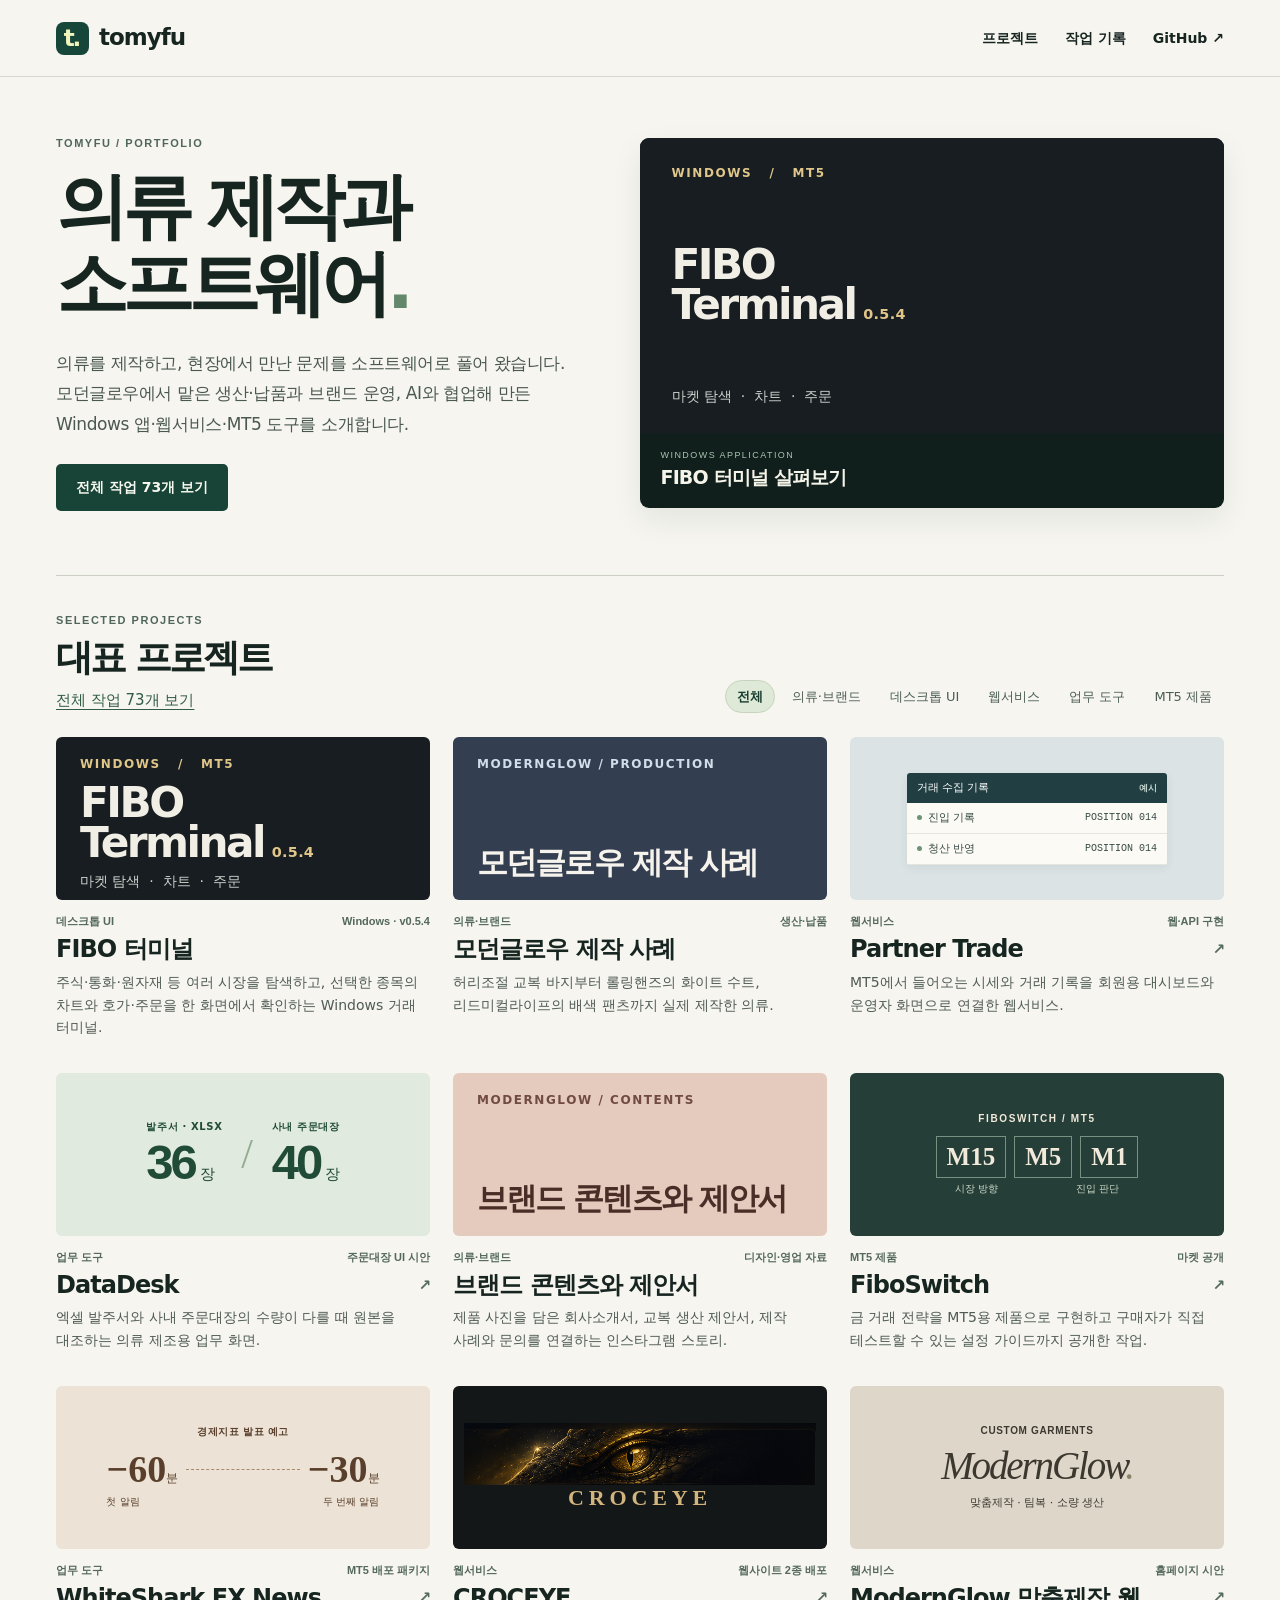
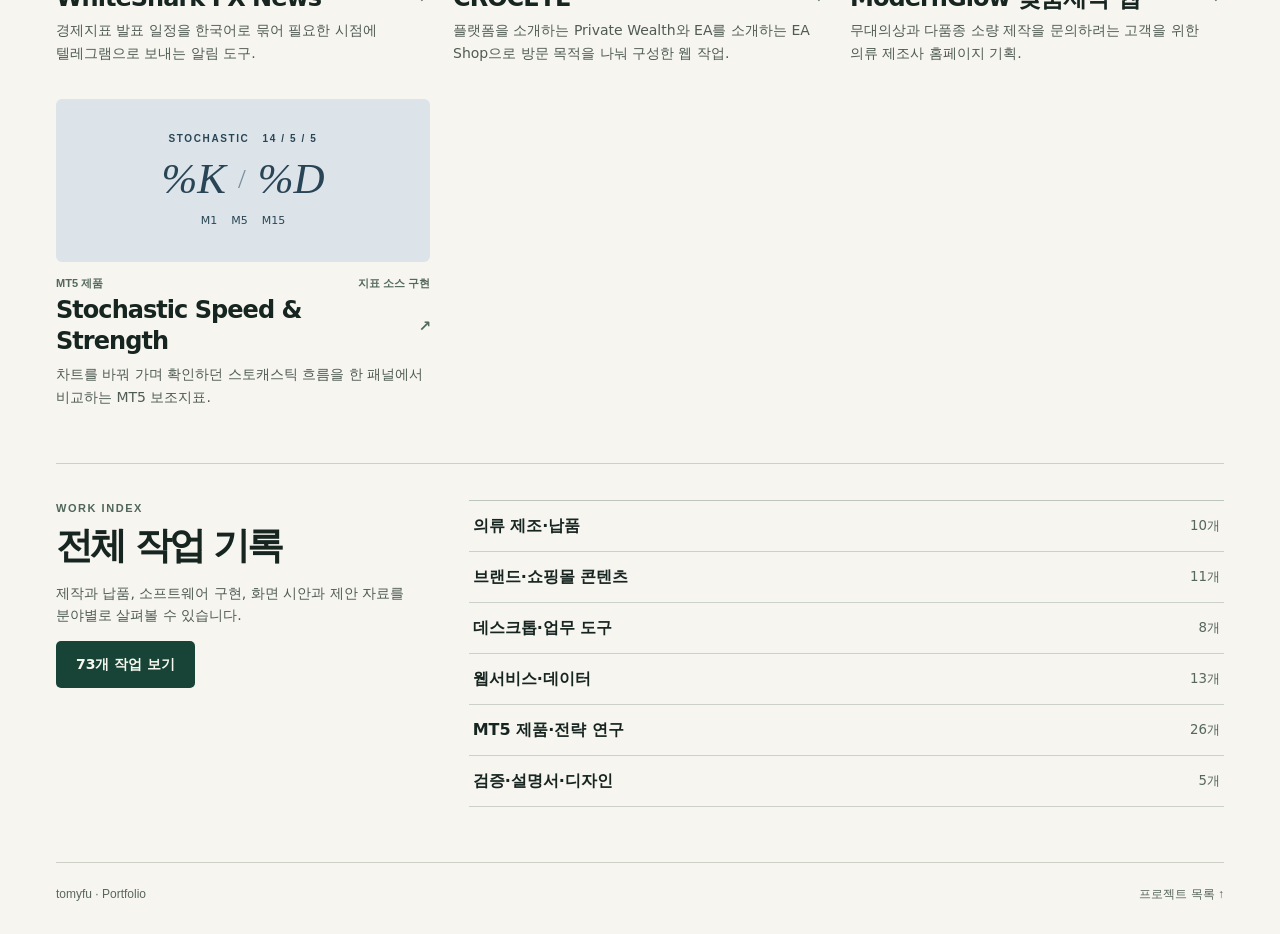
==== commit 7df4c969: "의류 제작·소프트웨어 작업 73개 수록 및 FIBO Terminal 0.5.4 소개 정정" ====
--- a/index.html
+++ b/index.html
@@ -1,8 +1,17 @@
-<!doctype html><html lang="ko"><head><meta charset="utf-8"><meta name="viewport" content="width=device-width, initial-scale=1"><meta name="theme-color" content="#f6f5f0"><meta name="description" content="Windows 앱, 업무 자동화와 웹서비스를 기획하고 구현한 tomyfu의 프로젝트 포트폴리오"><title>Windows 앱과 업무 자동화 · tomyfu</title><link rel="icon" href="assets/mark.svg" type="image/svg+xml"><link rel="stylesheet" href="assets/site.css"></head><body><a class="skip" href="#main">본문으로</a><header class="top"><div class="wrap bar"><a class="brand" href="index.html" aria-label="tomyfu 포트폴리오 첫 화면"><span class="symbol" aria-hidden="true">t.</span>tomyfu</a><nav aria-label="주 메뉴"><a href="index.html#projects">프로젝트</a><a href="index.html#archive">작업 기록</a><a href="https://github.com/tomyfu/portfolio">GitHub ↗</a></nav></div></header><main id="main" class="wrap"><section class="hero"><div class="hero-copy"><p class="eyebrow">TOMYFU / SOFTWARE PORTFOLIO</p><h1>Windows 앱과<br>업무 자동화<span>.</span></h1><p class="intro">의류 제조 현장에서 주문을 관리하며 화면과 데이터의 흐름을 익혔습니다. 지금은 AI와 함께 Windows 프로그램, 웹 대시보드, 실시간 알림 도구를 기획하고 구현합니다.</p><a class="button" href="#projects">프로젝트 살펴보기 <span>↓</span></a></div><a class="feature" href="demos/fibo-terminal.html"><img src="assets/fibo-terminal.svg" alt="FIBO 터미널의 XAUUSD 5분봉, 피보나치 레벨과 주문 설정 패널"><div><span><small>XAUUSD / M5</small><b>FIBO 터미널 열기</b></span><span class="play" aria-hidden="true">↗</span></div></a></section><section id="projects" class="collection"><div class="section-head"><div><p class="eyebrow">SELECTED PROJECTS</p><h2>프로젝트</h2></div><div class="filters" aria-label="프로젝트 분야 선택" id="filters" hidden><button type="button" data-filter="전체" aria-pressed="true">전체</button><button type="button" data-filter="데스크톱 UI" aria-pressed="false">데스크톱 UI</button><button type="button" data-filter="웹서비스" aria-pressed="false">웹서비스</button><button type="button" data-filter="업무 도구" aria-pressed="false">업무 도구</button><button type="button" data-filter="MT5 제품" aria-pressed="false">MT5 제품</button></div></div><div class="grid"><article class="card" data-category="데스크톱 UI"><a class="cardlink" href="projects/fibo-terminal.html"><div class="art"><img class="art-img terminal-img" src="assets/fibo-terminal.svg" alt="FIBO 터미널의 XAUUSD 5분봉, 피보나치 레벨과 주문 설정 패널"></div><div class="card-meta"><span>데스크톱 UI</span><span>브라우저 데모</span></div><h3>FIBO 터미널 <span aria-hidden="true">↗</span></h3><p>금(XAUUSD) 5분봉에 피보나치 되돌림선을 겹쳐 보고 손절·익절 설정을 함께 확인하는 분석 화면.</p></a></article>
+<!doctype html><html lang="ko"><head><meta charset="utf-8"><meta name="viewport" content="width=device-width, initial-scale=1"><meta name="theme-color" content="#f6f5f0"><meta name="description" content="tomyfu의 의류 제조·브랜드 운영, Windows 프로그램, 웹서비스와 MT5 프로젝트 포트폴리오"><title>의류 제작과 소프트웨어 · tomyfu</title><link rel="icon" href="assets/mark.svg" type="image/svg+xml"><link rel="stylesheet" href="assets/site.css"></head><body><a class="skip" href="#main">본문으로</a><header class="top"><div class="wrap bar"><a class="brand" href="index.html" aria-label="tomyfu 포트폴리오 첫 화면"><span class="symbol" aria-hidden="true">t.</span>tomyfu</a><nav aria-label="주 메뉴"><a href="index.html#projects">프로젝트</a><a href="index.html#archive">작업 기록</a><a href="https://github.com/tomyfu/portfolio">GitHub ↗</a></nav></div></header><main id="main" class="wrap"><section class="hero"><div class="hero-copy"><p class="eyebrow">TOMYFU / PORTFOLIO</p><h1>의류 제작과<br>소프트웨어<span>.</span></h1><p class="intro">의류를 제작하고, 현장에서 만난 문제를 소프트웨어로 풀어 왔습니다. 모던글로우에서 맡은 생산·납품과 브랜드 운영, AI와 협업해 만든 Windows 앱·웹서비스·MT5 도구를 소개합니다.</p><a class="button" href="work.html">전체 작업 73개 보기</a></div><a class="feature" href="projects/fibo-terminal.html"><div class="terminal-type"><small>WINDOWS &nbsp; / &nbsp; MT5</small><strong>FIBO<br>Terminal<span>0.5.4</span></strong><span>마켓 탐색 &nbsp;·&nbsp; 차트 &nbsp;·&nbsp; 주문</span></div><div><span><small>WINDOWS APPLICATION</small><b>FIBO 터미널 살펴보기</b></span></div></a></section><section id="projects" class="collection"><div class="section-head"><div><p class="eyebrow">SELECTED PROJECTS</p><h2>대표 프로젝트</h2><a class="all-work" href="work.html">전체 작업 73개 보기</a></div><div class="filters" aria-label="프로젝트 분야 선택" id="filters" hidden><button type="button" data-filter="전체" aria-pressed="true">전체</button><button type="button" data-filter="의류·브랜드" aria-pressed="false">의류·브랜드</button><button type="button" data-filter="데스크톱 UI" aria-pressed="false">데스크톱 UI</button><button type="button" data-filter="웹서비스" aria-pressed="false">웹서비스</button><button type="button" data-filter="업무 도구" aria-pressed="false">업무 도구</button><button type="button" data-filter="MT5 제품" aria-pressed="false">MT5 제품</button></div></div><div class="grid">
+<article class="card" data-category="데스크톱 UI"><a class="cardlink" href="projects/fibo-terminal.html"><div class="art"><div class="terminal-type"><small>WINDOWS &nbsp; / &nbsp; MT5</small><strong>FIBO<br>Terminal<span>0.5.4</span></strong><span>마켓 탐색 &nbsp;·&nbsp; 차트 &nbsp;·&nbsp; 주문</span></div></div><div class="card-meta"><span>데스크톱 UI</span><span>Windows · v0.5.4</span></div><h3>FIBO 터미널</h3><p>주식·통화·원자재 등 여러 시장을 탐색하고, 선택한 종목의 차트와 호가·주문을 한 화면에서 확인하는 Windows 거래 터미널.</p></a></article>
+<article class="card" data-category="의류·브랜드"><a class="cardlink" href="work.html#clothing"><div class="art catalog-art garment"><small>MODERNGLOW / PRODUCTION</small><b>모던글로우 제작 사례</b></div><div class="card-meta"><span>의류·브랜드</span><span>생산·납품</span></div><h3>모던글로우 제작 사례</h3><p>허리조절 교복 바지부터 롤링핸즈의 화이트 수트, 리드미컬라이프의 배색 팬츠까지 실제 제작한 의류.</p></a></article>
 <article class="card" data-category="웹서비스"><a class="cardlink" href="projects/partner.html"><div class="art"><div class="graphic receipts"><div class="receipt"><span class="screen-head">거래 수집 기록 <b>예시</b></span><div><i></i>진입 기록 <strong>POSITION 014</strong></div><div><i></i>청산 반영 <strong>POSITION 014</strong></div></div></div></div><div class="card-meta"><span>웹서비스</span><span>웹·API 구현</span></div><h3>Partner Trade <span aria-hidden="true">↗</span></h3><p>MT5에서 들어오는 시세와 거래 기록을 회원용 대시보드와 운영자 화면으로 연결한 웹서비스.</p></a></article>
 <article class="card" data-category="업무 도구"><a class="cardlink" href="projects/datadesk.html"><div class="art"><div class="graphic quantities" aria-label="예시 주문의 발주 수량 36장과 사내 수량 40장"><div><small>발주서 · XLSX</small><strong>36<em>장</em></strong></div><span class="versus">/</span><div><small>사내 주문대장</small><strong>40<em>장</em></strong></div></div></div><div class="card-meta"><span>업무 도구</span><span>주문대장 UI 시안</span></div><h3>DataDesk <span aria-hidden="true">↗</span></h3><p>엑셀 발주서와 사내 주문대장의 수량이 다를 때 원본을 대조하는 의류 제조용 업무 화면.</p></a></article>
+<article class="card" data-category="의류·브랜드"><a class="cardlink" href="work.html#brand"><div class="art catalog-art paper"><small>MODERNGLOW / CONTENTS</small><b>브랜드 콘텐츠와 제안서</b></div><div class="card-meta"><span>의류·브랜드</span><span>디자인·영업 자료</span></div><h3>브랜드 콘텐츠와 제안서</h3><p>제품 사진을 담은 회사소개서, 교복 생산 제안서, 제작 사례와 문의를 연결하는 인스타그램 스토리.</p></a></article>
 <article class="card" data-category="MT5 제품"><a class="cardlink" href="projects/fibo.html"><div class="art"><div class="graphic timeframes"><small>FIBOSWITCH / MT5</small><div><b>M15</b><b>M5</b><b>M1</b></div><span>시장 방향<span>진입 판단</span></span></div></div><div class="card-meta"><span>MT5 제품</span><span>마켓 공개</span></div><h3>FiboSwitch <span aria-hidden="true">↗</span></h3><p>금 거래 전략을 MT5용 제품으로 구현하고 구매자가 직접 테스트할 수 있는 설정 가이드까지 공개한 작업.</p></a></article>
 <article class="card" data-category="업무 도구"><a class="cardlink" href="projects/news.html"><div class="art"><div class="graphic clock"><small>경제지표 발표 예고</small><div><strong>−60<span>분</span></strong><i></i><strong>−30<span>분</span></strong></div><span>첫 알림<i></i>두 번째 알림</span></div></div><div class="card-meta"><span>업무 도구</span><span>MT5 배포 패키지</span></div><h3>WhiteShark FX News <span aria-hidden="true">↗</span></h3><p>경제지표 발표 일정을 한국어로 묶어 필요한 시점에 텔레그램으로 보내는 알림 도구.</p></a></article>
 <article class="card" data-category="웹서비스"><a class="cardlink" href="projects/croceye.html"><div class="art"><div class="graphic croc"><img src="assets/croceye.png" alt="CROCEYE 브랜드의 눈 이미지"><span>CROCEYE</span></div></div><div class="card-meta"><span>웹서비스</span><span>웹사이트 2종 배포</span></div><h3>CROCEYE <span aria-hidden="true">↗</span></h3><p>플랫폼을 소개하는 Private Wealth와 EA를 소개하는 EA Shop으로 방문 목적을 나눠 구성한 웹 작업.</p></a></article>
 <article class="card" data-category="웹서비스"><a class="cardlink" href="projects/modernglow.html"><div class="art"><div class="graphic cloth"><small>CUSTOM GARMENTS</small><strong>ModernGlow<span>.</span></strong><span>맞춤제작 · 팀복 · 소량 생산</span></div></div><div class="card-meta"><span>웹서비스</span><span>홈페이지 시안</span></div><h3>ModernGlow 맞춤제작 웹 <span aria-hidden="true">↗</span></h3><p>무대의상과 다품종 소량 제작을 문의하려는 고객을 위한 의류 제조사 홈페이지 기획.</p></a></article>
-<article class="card" data-category="MT5 제품"><a class="cardlink" href="projects/stochastic.html"><div class="art"><div class="graphic oscillator"><small>STOCHASTIC &nbsp; 14 / 5 / 5</small><div><b>%K</b><i>/</i><b>%D</b></div><span>M1 &nbsp;&nbsp; M5 &nbsp;&nbsp; M15</span></div></div><div class="card-meta"><span>MT5 제품</span><span>지표 소스 구현</span></div><h3>Stochastic Speed &amp; Strength <span aria-hidden="true">↗</span></h3><p>차트를 바꿔 가며 확인하던 스토캐스틱 흐름을 한 패널에서 비교하는 MT5 보조지표.</p></a></article></div><p id="filter-status" class="sr-only" role="status"></p></section><section id="archive" class="archive"><div><p class="eyebrow">WORK LOG</p><h2>작업 기록</h2><p class="muted">버전 연구와 서비스 기획까지<br>각 작업이 도달한 단계입니다.</p></div><div><details><summary><span>Donchian Pullback Box</span><small>MT5 전략 · v1.50 파일 패키지</small></summary><p>돈키안 채널과 눌림목 조건을 EA로 구성하고 설정값과 실행 파일을 묶었습니다.</p></details><details><summary><span>CrocoBasic · FUMA · CROCEYE Market Brain</span><small>MT5 전략 연구 · 소스와 버전 기록</small></summary><p>거래 상태, 진입 제한, 포지션 보호, 판정 로그의 변경을 버전별로 기록한 일련의 실험입니다.</p></details><details><summary><span>EA 전략분석센터</span><small>웹 분석 · Partner Trade 관련 작업</small></summary><p>EA별 성과와 종목 적합도를 확인하는 관리자 화면을 구성했습니다. 추천과 승인 후 배정하는 흐름도 기획했습니다.</p></details><details><summary><span>MT5 설치 런처</span><small>Windows 배포 기획</small></summary><p>EA·템플릿·차트 설정을 한 번에 설치하고, 사용자가 자동매매를 직접 켜도록 초기 설정 흐름을 설계했습니다.</p></details><details><summary><span>댄서 협업 웹</span><small>서비스 기획·HTML 구조 초안</small></summary><p>팀의 활동 영상과 의상 사례를 소개하는 페이지를 구상하고, 댄서 프로필·팀원 모집·대회 신청을 포함한 플랫폼 범위를 정의했습니다.</p></details><details><summary><span>바카라 프로그램</span><small>제작 경험 기록</small></summary><p>초기 규칙형 프로그램 제작 경험입니다. 세부 기능과 공개 시연 자료는 보존된 기록에서 확인되지 않았습니다.</p></details></div></section></main><footer class="wrap foot"><span>tomyfu · Software portfolio</span><a href="index.html#projects">프로젝트 목록 ↑</a></footer><script src="assets/filters.js"></script></body></html>+<article class="card" data-category="MT5 제품"><a class="cardlink" href="projects/stochastic.html"><div class="art"><div class="graphic oscillator"><small>STOCHASTIC &nbsp; 14 / 5 / 5</small><div><b>%K</b><i>/</i><b>%D</b></div><span>M1 &nbsp;&nbsp; M5 &nbsp;&nbsp; M15</span></div></div><div class="card-meta"><span>MT5 제품</span><span>지표 소스 구현</span></div><h3>Stochastic Speed &amp; Strength <span aria-hidden="true">↗</span></h3><p>차트를 바꿔 가며 확인하던 스토캐스틱 흐름을 한 패널에서 비교하는 MT5 보조지표.</p></a></article>
+</div><p id="filter-status" class="sr-only" role="status"></p></section><section id="archive" class="archive"><div><p class="eyebrow">WORK INDEX</p><h2>전체 작업 기록</h2><p class="muted">제작과 납품, 소프트웨어 구현, 화면 시안과 제안 자료를 분야별로 살펴볼 수 있습니다.</p><a class="button" href="work.html">73개 작업 보기</a></div><div class="group-links"><a class="group-link" href="work.html#clothing"><span>의류 제조·납품</span><small>10개</small></a>
+<a class="group-link" href="work.html#brand"><span>브랜드·쇼핑몰 콘텐츠</span><small>11개</small></a>
+<a class="group-link" href="work.html#software"><span>데스크톱·업무 도구</span><small>8개</small></a>
+<a class="group-link" href="work.html#web"><span>웹서비스·데이터</span><small>13개</small></a>
+<a class="group-link" href="work.html#mt5"><span>MT5 제품·전략 연구</span><small>26개</small></a>
+<a class="group-link" href="work.html#docs"><span>검증·설명서·디자인</span><small>5개</small></a></div></section></main><footer class="wrap foot"><span>tomyfu · Portfolio</span><a href="index.html#projects">프로젝트 목록 ↑</a></footer><script src="assets/filters.js"></script></body></html>
--- a/assets/site.css
+++ b/assets/site.css
@@ -1 +1,18 @@
-*{box-sizing:border-box}html{scroll-behavior:smooth}body{margin:0;background:#f6f5f0;color:#172521;font:16px/1.62 "Inter","Malgun Gothic","Apple SD Gothic Neo",system-ui,sans-serif;word-break:keep-all;overflow-wrap:break-word}a{color:inherit;text-decoration:none}a:focus-visible,button:focus-visible,summary:focus-visible{outline:3px solid #bc581b;outline-offset:4px}button{font:inherit;cursor:pointer}img{display:block;max-width:100%}.wrap{width:min(1168px,calc(100% - 96px));margin:auto}.top{border-bottom:1px solid #d5d8cd}.bar{display:flex;align-items:center;justify-content:space-between;height:76px}.brand{display:inline-flex;align-items:center;gap:10px;font-size:23px;font-weight:750;letter-spacing:-1px}.symbol{height:33px;width:33px;display:grid;place-items:center;background:#164639;color:#f0f5bd;border-radius:8px;line-height:1;letter-spacing:-2px;padding-right:2px}.bar nav,.actions{display:flex;align-items:center;gap:27px}.bar nav a,.back{font-size:14px;font-weight:650}.bar nav a:hover,.back:hover,.next:hover,.actions>a:not(.button):hover{text-decoration:underline}.hero{display:grid;grid-template-columns:.96fr 1.04fr;gap:44px;align-items:center;padding:58px 0 64px}.eyebrow,.card-meta,.feature small,.graphic>small,.screen-head,.label,.back,.foot{font-family:"Inter","Malgun Gothic",sans-serif}.eyebrow{font-size:11px;letter-spacing:.14em;font-weight:760;color:#50665b;margin:0 0 15px}.hero h1,.case h1{font-size:clamp(44px,5.6vw,83px);letter-spacing:-.082em;line-height:1.08;margin:0}.hero h1 span{color:#63876a}.intro{font-size:17px;line-height:1.8;letter-spacing:-.025em;color:#4a5850;max-width:520px;margin:25px 0}.button{display:inline-flex;align-items:center;justify-content:center;gap:20px;border-radius:5px;background:#184437;color:#f7f8ef;font-weight:700;padding:12px 20px;font-size:14px}.button:hover{background:#245a48}.feature{min-width:0;display:block;position:relative;border-radius:9px;overflow:hidden;background:#101e1c;color:#f4f4e9;box-shadow:0 12px 30px #182f2714}.feature>img{width:100%;height:clamp(260px,23vw,320px);object-fit:cover;object-position:50% 42%}.feature>div{padding:15px 21px;display:flex;justify-content:space-between;align-items:center}.feature small,.feature b{display:block}.feature small{font-size:9px;letter-spacing:.16em;color:#a8c6b0}.feature b{font-size:19px;letter-spacing:-.045em}.play{height:32px;width:32px;display:grid;place-items:center;border:1px solid #68857a;border-radius:50%;font-size:12px}.section-head{display:flex;justify-content:space-between;align-items:flex-end;gap:20px;margin:0 0 24px}.collection,.archive{border-top:1px solid #cdd1c5;padding:36px 0 55px;scroll-margin-top:15px}h2,h3,p{margin-top:0}.section-head h2,.archive h2{font-size:37px;letter-spacing:-.075em;line-height:1.15;margin:0}.section-head .eyebrow,.archive .eyebrow{margin-bottom:7px}.filters{display:flex;flex-wrap:wrap;gap:5px}.filters button{border:1px solid transparent;background:transparent;color:#4c5e53;border-radius:99px;padding:5px 11px;font-size:13px}.filters button[aria-pressed=true]{background:#deead7;color:#173c2e;border-color:#c6d4bd;font-weight:700}.filters button:hover{border-color:#aebcab}.grid{display:grid;grid-template-columns:repeat(3,minmax(0,1fr));gap:34px 23px}.card{min-width:0}.cardlink{display:block}.cardlink:hover h3{text-decoration:underline;text-underline-offset:4px}.art{height:163px;overflow:hidden;border-radius:6px;background:#dbe5dc}.art-img{height:100%;width:100%;object-fit:cover}.terminal-img{object-fit:contain;background:#101b20}.feature>img[src$='fibo-terminal.svg']{object-fit:contain;background:#101b20}.card-meta{display:flex;flex-wrap:wrap;justify-content:space-between;margin:13px 0 2px;color:#54695a;font-size:11px;font-weight:680}.card h3{display:flex;align-items:center;justify-content:space-between;gap:5px;font-size:24px;line-height:1.28;letter-spacing:-.04em;margin:3px 0 6px}.card h3 span{font-size:15px;color:#536a5b}.card p,.muted,.archive details p{color:#4f5b53;font-size:14px;margin-bottom:0}.graphic{height:100%;width:100%;display:flex;justify-content:center;align-items:center}.graphic small{font-size:10px;font-style:normal;font-weight:700;letter-spacing:.065em}.quantities{background:#e1eade;color:#204b37;gap:5%}.quantities>div{display:grid}.quantities strong{font:650 49px/1.1 "Inter",Arial,sans-serif;letter-spacing:-3px}.quantities em{font:400 15px sans-serif;letter-spacing:-1px;margin-left:5px}.quantities .versus{font:42px Georgia;color:#92ac95}.receipts{background:#dbe3e5;padding:24px}.receipt{max-width:260px;width:100%;background:#fcfaf5;border-radius:3px;box-shadow:0 3px 10px #16313713;overflow:hidden}.screen-head{display:flex;justify-content:space-between;align-items:center;background:#213f42;color:#fff;padding:6px 10px;font-size:11px}.screen-head b{font-size:9px;color:#c4d6d0}.receipt>div{display:flex;gap:6px;align-items:center;font-size:11px;padding:6px 10px;color:#364b46;border-bottom:1px solid #e5e5de}.receipt strong{margin-left:auto;font:10px "Consolas",monospace}.receipt i{width:5px;height:5px;border-radius:50%;background:#6f9378}.timeframes,.oscillator,.clock,.cloth,.croc{flex-direction:column}.timeframes{color:#f1eada;background:#263e38}.timeframes>small,.oscillator>small{letter-spacing:.16em}.timeframes>div{display:flex;gap:8px;margin:9px 0 3px}.timeframes b{display:grid;place-items:center;padding:5px 10px;border:1px solid #789082;font:600 25px/1.2 Georgia,serif}.timeframes>span{width:164px;display:flex;justify-content:space-between;font-size:10px;color:#c8d7c5}.clock{background:#ece2d5;color:#5a402c}.clock>div,.clock>span{display:flex;width:73%;align-items:center;justify-content:space-between}.clock>div{margin-top:5px}.clock strong{font:600 38px/1.3 Georgia,serif}.clock strong span{font:12px sans-serif}.clock>div i{border-top:1px dashed #a68a6a;flex:1;margin:0 8px}.clock>span{font-size:10px}.croc{background:#141717;color:#d1b47e}.croc img{width:94%;max-height:62%;object-fit:contain}.croc span{font:600 22px Georgia;letter-spacing:.22em}.cloth{background:#ded6c9;color:#3c3830}.cloth strong{font:italic 39px/1.4 Georgia,serif;letter-spacing:-2.1px}.cloth strong span{color:#888367}.cloth>span,.oscillator>span{font-size:11px}.oscillator{background:#dce4ea;color:#294555}.oscillator>div{display:flex;align-items:center;gap:12px}.oscillator b{font:italic 43px/1.5 Georgia}.oscillator i{color:#78909d;font:28px Georgia}.archive{display:grid;grid-template-columns:1fr 2fr;gap:35px}.archive .muted{margin:14px 0}.archive details{border-bottom:1px solid #cdd1c5}.archive details:first-child{border-top:1px solid #cdd1c5}.archive summary{cursor:pointer;padding:15px 0;display:flex;align-items:center;gap:12px;font-weight:700;list-style:none}.archive summary::-webkit-details-marker{display:none}.archive summary small{margin-left:auto;font-weight:450;color:#5e6960}.archive summary:after{content:"+";color:#4e6b58}.archive details[open] summary:after{content:"−"}.archive details p{padding:0 24px 16px 0}.foot{display:flex;justify-content:space-between;gap:18px;padding:22px 0 30px;border-top:1px solid #cdd1c5;color:#58665b;font-size:12px}.skip,.sr-only{position:absolute;width:1px;height:1px;overflow:hidden;clip-path:inset(50%)}.skip:focus{width:auto;height:auto;clip-path:none;z-index:5;background:#fff;padding:12px}.case{padding-top:25px}.back{color:#55695c}.casehead{display:grid;grid-template-columns:1.3fr 1fr;gap:40px;align-items:center;padding:35px 0}.case h1{font-size:clamp(43px,6vw,76px);overflow-wrap:anywhere}.casehead .art{height:220px}.casehead .intro{margin-bottom:0}.case-body{display:grid;grid-template-columns:1fr 2fr;gap:60px;padding:34px 0 55px;border-top:1px solid #bec9be}.case aside{align-self:start;overflow-wrap:anywhere;font-size:14px;color:#536156}.case aside .label{font-weight:720;color:#253d30;margin:19px 0 2px}.narrative{max-width:740px}.narrative h2{font-size:23px;letter-spacing:-.045em;margin:0 0 6px}.narrative p{line-height:1.83;margin:0 0 28px}.narrative p.scope{padding:9px 13px;background:#e8ece2;color:#495d4d;border-left:3px solid #80987d;font-size:14px}.next{display:block;margin-top:30px;border-top:1px solid #c5cdbf;padding-top:17px;font-size:14px;font-weight:650}.actions a:not(.button){text-decoration:underline}[hidden]{display:none!important}@media(max-width:900px){.wrap{width:calc(100% - 56px)}.hero{gap:25px}.grid{grid-template-columns:1fr 1fr}.case-body{gap:30px}.section-head{align-items:flex-start;flex-direction:column}.section-head h2{font-size:33px}}@media(max-width:670px){.wrap{width:calc(100% - 36px)}.bar{height:61px}.bar nav{gap:13px}.bar nav a{font-size:12px}.brand{font-size:19px;gap:6px}.symbol{height:27px;width:27px}.hero,.casehead,.case-body,.archive{grid-template-columns:1fr}.hero{padding:32px 0;gap:24px}.hero h1{font-size:51px}.intro{font-size:15px;margin:16px 0}.feature>img{height:210px}.feature>div{padding:10px 15px}.section-head{gap:13px}.grid{gap:25px}.collection,.archive{padding:27px 0 33px}.archive{gap:15px}.archive summary{flex-wrap:wrap;gap:3px 8px}.archive summary small{margin-left:0}.archive summary:after{margin-left:auto}.casehead{padding:24px 0;gap:20px}.casehead .art{height:180px}.case-body{gap:18px}.case aside{border-bottom:1px solid #ccd3c7;padding-bottom:12px}.case aside .label{margin-top:10px}.case aside>p{margin-bottom:5px}.case h1{font-size:43px}.narrative p{font-size:15px}.foot{font-size:11px}.actions{gap:13px;flex-wrap:wrap}}@media(max-width:510px){.grid{grid-template-columns:1fr}.art{height:172px}.filters{gap:1px}.filters button{font-size:12px;padding:5px 9px}.eyebrow{font-size:10px}.archive summary small{font-size:11px}.archive summary span{font-size:14px}}@media(prefers-reduced-motion:reduce){html{scroll-behavior:auto}}+*{box-sizing:border-box}html{scroll-behavior:smooth}body{margin:0;background:#f6f5f0;color:#172521;font:16px/1.62 "Inter","Malgun Gothic","Apple SD Gothic Neo",system-ui,sans-serif;word-break:keep-all;overflow-wrap:break-word}a{color:inherit;text-decoration:none}a:focus-visible,button:focus-visible,summary:focus-visible{outline:3px solid #bc581b;outline-offset:4px}button{font:inherit;cursor:pointer}img{display:block;max-width:100%}.wrap{width:min(1168px,calc(100% - 96px));margin:auto}.top{border-bottom:1px solid #d5d8cd}.bar{display:flex;align-items:center;justify-content:space-between;height:76px}.brand{display:inline-flex;align-items:center;gap:10px;font-size:23px;font-weight:750;letter-spacing:-1px}.symbol{height:33px;width:33px;display:grid;place-items:center;background:#164639;color:#f0f5bd;border-radius:8px;line-height:1;letter-spacing:-2px;padding-right:2px}.bar nav,.actions{display:flex;align-items:center;gap:27px}.bar nav a,.back{font-size:14px;font-weight:650}.bar nav a:hover,.back:hover,.next:hover,.actions>a:not(.button):hover{text-decoration:underline}.hero{display:grid;grid-template-columns:.96fr 1.04fr;gap:44px;align-items:center;padding:58px 0 64px}.eyebrow,.card-meta,.feature small,.graphic>small,.screen-head,.label,.back,.foot{font-family:"Inter","Malgun Gothic",sans-serif}.eyebrow{font-size:11px;letter-spacing:.14em;font-weight:760;color:#50665b;margin:0 0 15px}.hero h1,.case h1{font-size:clamp(44px,5.6vw,83px);letter-spacing:-.082em;line-height:1.08;margin:0}.hero h1 span{color:#63876a}.intro{font-size:17px;line-height:1.8;letter-spacing:-.025em;color:#4a5850;max-width:520px;margin:25px 0}.button{display:inline-flex;align-items:center;justify-content:center;gap:20px;border-radius:5px;background:#184437;color:#f7f8ef;font-weight:700;padding:12px 20px;font-size:14px}.button:hover{background:#245a48}.feature{min-width:0;display:block;position:relative;border-radius:9px;overflow:hidden;background:#101e1c;color:#f4f4e9;box-shadow:0 12px 30px #182f2714}.feature>img{width:100%;height:clamp(260px,23vw,320px);object-fit:cover;object-position:50% 42%}.feature>div{padding:15px 21px;display:flex;justify-content:space-between;align-items:center}.feature small,.feature b{display:block}.feature small{font-size:9px;letter-spacing:.16em;color:#a8c6b0}.feature b{font-size:19px;letter-spacing:-.045em}.play{height:32px;width:32px;display:grid;place-items:center;border:1px solid #68857a;border-radius:50%;font-size:12px}.section-head{display:flex;justify-content:space-between;align-items:flex-end;gap:20px;margin:0 0 24px}.collection,.archive{border-top:1px solid #cdd1c5;padding:36px 0 55px;scroll-margin-top:15px}h2,h3,p{margin-top:0}.section-head h2,.archive h2{font-size:37px;letter-spacing:-.075em;line-height:1.15;margin:0}.section-head .eyebrow,.archive .eyebrow{margin-bottom:7px}.filters{display:flex;flex-wrap:wrap;gap:5px}.filters button{border:1px solid transparent;background:transparent;color:#4c5e53;border-radius:99px;padding:5px 11px;font-size:13px}.filters button[aria-pressed=true]{background:#deead7;color:#173c2e;border-color:#c6d4bd;font-weight:700}.filters button:hover{border-color:#aebcab}.grid{display:grid;grid-template-columns:repeat(3,minmax(0,1fr));gap:34px 23px}.card{min-width:0}.cardlink{display:block}.cardlink:hover h3{text-decoration:underline;text-underline-offset:4px}.art{height:163px;overflow:hidden;border-radius:6px;background:#dbe5dc}.art-img{height:100%;width:100%;object-fit:cover}.terminal-img{object-fit:contain;background:#101b20}.card-meta{display:flex;flex-wrap:wrap;justify-content:space-between;margin:13px 0 2px;color:#54695a;font-size:11px;font-weight:680}.card h3{display:flex;align-items:center;justify-content:space-between;gap:5px;font-size:24px;line-height:1.28;letter-spacing:-.04em;margin:3px 0 6px}.card h3 span{font-size:15px;color:#536a5b}.card p,.muted,.archive details p{color:#4f5b53;font-size:14px;margin-bottom:0}.graphic{height:100%;width:100%;display:flex;justify-content:center;align-items:center}.graphic small{font-size:10px;font-style:normal;font-weight:700;letter-spacing:.065em}.quantities{background:#e1eade;color:#204b37;gap:5%}.quantities>div{display:grid}.quantities strong{font:650 49px/1.1 "Inter",Arial,sans-serif;letter-spacing:-3px}.quantities em{font:400 15px sans-serif;letter-spacing:-1px;margin-left:5px}.quantities .versus{font:42px Georgia;color:#92ac95}.receipts{background:#dbe3e5;padding:24px}.receipt{max-width:260px;width:100%;background:#fcfaf5;border-radius:3px;box-shadow:0 3px 10px #16313713;overflow:hidden}.screen-head{display:flex;justify-content:space-between;align-items:center;background:#213f42;color:#fff;padding:6px 10px;font-size:11px}.screen-head b{font-size:9px;color:#c4d6d0}.receipt>div{display:flex;gap:6px;align-items:center;font-size:11px;padding:6px 10px;color:#364b46;border-bottom:1px solid #e5e5de}.receipt strong{margin-left:auto;font:10px "Consolas",monospace}.receipt i{width:5px;height:5px;border-radius:50%;background:#6f9378}.timeframes,.oscillator,.clock,.cloth,.croc{flex-direction:column}.timeframes{color:#f1eada;background:#263e38}.timeframes>small,.oscillator>small{letter-spacing:.16em}.timeframes>div{display:flex;gap:8px;margin:9px 0 3px}.timeframes b{display:grid;place-items:center;padding:5px 10px;border:1px solid #789082;font:600 25px/1.2 Georgia,serif}.timeframes>span{width:164px;display:flex;justify-content:space-between;font-size:10px;color:#c8d7c5}.clock{background:#ece2d5;color:#5a402c}.clock>div,.clock>span{display:flex;width:73%;align-items:center;justify-content:space-between}.clock>div{margin-top:5px}.clock strong{font:600 38px/1.3 Georgia,serif}.clock strong span{font:12px sans-serif}.clock>div i{border-top:1px dashed #a68a6a;flex:1;margin:0 8px}.clock>span{font-size:10px}.croc{background:#141717;color:#d1b47e}.croc img{width:94%;max-height:62%;object-fit:contain}.croc span{font:600 22px Georgia;letter-spacing:.22em}.cloth{background:#ded6c9;color:#3c3830}.cloth strong{font:italic 39px/1.4 Georgia,serif;letter-spacing:-2.1px}.cloth strong span{color:#888367}.cloth>span,.oscillator>span{font-size:11px}.oscillator{background:#dce4ea;color:#294555}.oscillator>div{display:flex;align-items:center;gap:12px}.oscillator b{font:italic 43px/1.5 Georgia}.oscillator i{color:#78909d;font:28px Georgia}.archive{display:grid;grid-template-columns:1fr 2fr;gap:35px}.archive .muted{margin:14px 0}.archive details{border-bottom:1px solid #cdd1c5}.archive details:first-child{border-top:1px solid #cdd1c5}.archive summary{cursor:pointer;padding:15px 0;display:flex;align-items:center;gap:12px;font-weight:700;list-style:none}.archive summary::-webkit-details-marker{display:none}.archive summary small{margin-left:auto;font-weight:450;color:#5e6960}.archive summary:after{content:"+";color:#4e6b58}.archive details[open] summary:after{content:"−"}.archive details p{padding:0 24px 16px 0}.foot{display:flex;justify-content:space-between;gap:18px;padding:22px 0 30px;border-top:1px solid #cdd1c5;color:#58665b;font-size:12px}.skip,.sr-only{position:absolute;width:1px;height:1px;overflow:hidden;clip-path:inset(50%)}.skip:focus{width:auto;height:auto;clip-path:none;z-index:5;background:#fff;padding:12px}.case{padding-top:25px}.back{color:#55695c}.casehead{display:grid;grid-template-columns:1.3fr 1fr;gap:40px;align-items:center;padding:35px 0}.case h1{font-size:clamp(43px,6vw,76px);overflow-wrap:anywhere}.casehead .art{height:220px}.casehead .intro{margin-bottom:0}.case-body{display:grid;grid-template-columns:1fr 2fr;gap:60px;padding:34px 0 55px;border-top:1px solid #bec9be}.case aside{align-self:start;overflow-wrap:anywhere;font-size:14px;color:#536156}.case aside .label{font-weight:720;color:#253d30;margin:19px 0 2px}.narrative{max-width:740px}.narrative h2{font-size:23px;letter-spacing:-.045em;margin:0 0 6px}.narrative p{line-height:1.83;margin:0 0 28px}.narrative p.scope{padding:9px 13px;background:#e8ece2;color:#495d4d;border-left:3px solid #80987d;font-size:14px}.next{display:block;margin-top:30px;border-top:1px solid #c5cdbf;padding-top:17px;font-size:14px;font-weight:650}.actions a:not(.button){text-decoration:underline}[hidden]{display:none!important}@media(max-width:900px){.wrap{width:calc(100% - 56px)}.hero{gap:25px}.grid{grid-template-columns:1fr 1fr}.case-body{gap:30px}.section-head{align-items:flex-start;flex-direction:column}.section-head h2{font-size:33px}}@media(max-width:670px){.wrap{width:calc(100% - 36px)}.bar{height:61px}.bar nav{gap:13px}.bar nav a{font-size:12px}.brand{font-size:19px;gap:6px}.symbol{height:27px;width:27px}.hero,.casehead,.case-body,.archive{grid-template-columns:1fr}.hero{padding:32px 0;gap:24px}.hero h1{font-size:51px}.intro{font-size:15px;margin:16px 0}.feature>img{height:210px}.feature>div{padding:10px 15px}.section-head{gap:13px}.grid{gap:25px}.collection,.archive{padding:27px 0 33px}.archive{gap:15px}.archive summary{flex-wrap:wrap;gap:3px 8px}.archive summary small{margin-left:0}.archive summary:after{margin-left:auto}.casehead{padding:24px 0;gap:20px}.casehead .art{height:180px}.case-body{gap:18px}.case aside{border-bottom:1px solid #ccd3c7;padding-bottom:12px}.case aside .label{margin-top:10px}.case aside>p{margin-bottom:5px}.case h1{font-size:43px}.narrative p{font-size:15px}.foot{font-size:11px}.actions{gap:13px;flex-wrap:wrap}}@media(max-width:510px){.grid{grid-template-columns:1fr}.art{height:172px}.filters{gap:1px}.filters button{font-size:12px;padding:5px 9px}.eyebrow{font-size:10px}.archive summary small{font-size:11px}.archive summary span{font-size:14px}}@media(prefers-reduced-motion:reduce){html{scroll-behavior:auto}}
+.feature .terminal-type,.terminal-type {display:flex;flex-direction:column;justify-content:space-between;align-items:flex-start;gap:10px;height:100%;padding:20px 24px;background:#171d20;color:#f1eee5;line-height:1.15}
+.feature .terminal-type {height:clamp(220px,23vw,320px);padding:28px 32px}
+.terminal-type small,.catalog-art small {font:650 12px/1.3 system-ui;letter-spacing:.13em;color:#e1c68a}
+.terminal-type strong {display:block;font-size:clamp(28px,3.3vw,56px);line-height:.95;letter-spacing:-.06em}
+.terminal-type strong span {margin-left:.55em;font-size:.34em;letter-spacing:.02em;color:#e1c68a}
+.terminal-type>span {font-size:14px;color:#ced3cf}
+.catalog-art {display:flex;flex-flow:column;align-items:flex-start;justify-content:space-between;padding:20px 24px}
+.catalog-art b{font-size:clamp(24px,2.4vw,34px);line-height:1.15;letter-spacing:-.06em}
+.garment{background:#333e51;color:#f6f3ec}.garment small{color:#d2ddea}.paper{background:#e5cabe;color:#492d26}.paper small{color:#714b40}
+.group-links{border-top:1px solid #bcc6bb}.group-link{padding:12px 4px;display:flex;align-items:center;justify-content:space-between;border-bottom:1px solid #ccd1c7;font-weight:700}
+.group-link small{font-weight:500;color:#56675d}.group-link:hover,.record-body a:hover{text-decoration:underline}
+.catalog{padding-top:42px;padding-bottom:60px}.catalog-head{max-width:740px}.catalog-head h1{font-size:clamp(40px,6vw,78px);line-height:1.1;letter-spacing:-.075em;margin:0 0 20px}.catalog-head>p:last-child{color:#4a5850;font-size:17px;line-height:1.8}
+.catalog-nav{display:flex;flex-wrap:wrap;gap:6px 18px;border-block:1px solid #cdd1c5;padding:15px 0;margin-top:28px}.catalog-nav a{font-size:15px;color:#244d3e;text-decoration:underline;text-underline-offset:4px}
+.group{display:grid;grid-template-columns:minmax(0,1fr) minmax(0,2fr);gap:40px;padding:38px 0 23px;scroll-margin-top:16px}.group+.group{border-top:1px solid #aebdb2}.group h2{font-size:clamp(24px,3vw,37px);line-height:1.15;letter-spacing:-.06em;margin:0 0 12px}.group header>p{color:#4f5b53}.records{margin:0}.record{padding:16px 0;border-bottom:1px solid #d3d9d0;display:grid;grid-template-columns:1fr auto;gap:4px 16px}.record:first-child{padding-top:0}.record:last-child{border:0}.record dt{font-size:18px;font-weight:700;line-height:1.45}.record dd{margin:0}.record .stage{align-self:start;font-size:13px;color:#43624f;padding-top:3px}.record-body{grid-column:1/-1;font-size:16px;color:#4a5850;line-height:1.75}.record-body a{text-decoration:underline;text-underline-offset:3px;font-size:14px;white-space:nowrap;color:#1c4d39}
+@media(max-width:720px){.group{grid-template-columns:1fr;gap:8px}.record{grid-template-columns:1fr}.record .stage{padding-top:0}.catalog-nav{gap:8px 16px}.feature .terminal-type{height:200px}.catalog{padding-top:27px}}
+
+.all-work{display:inline-block;margin-top:9px;color:#315b43;text-decoration:underline;text-underline-offset:4px;font-size:15px}
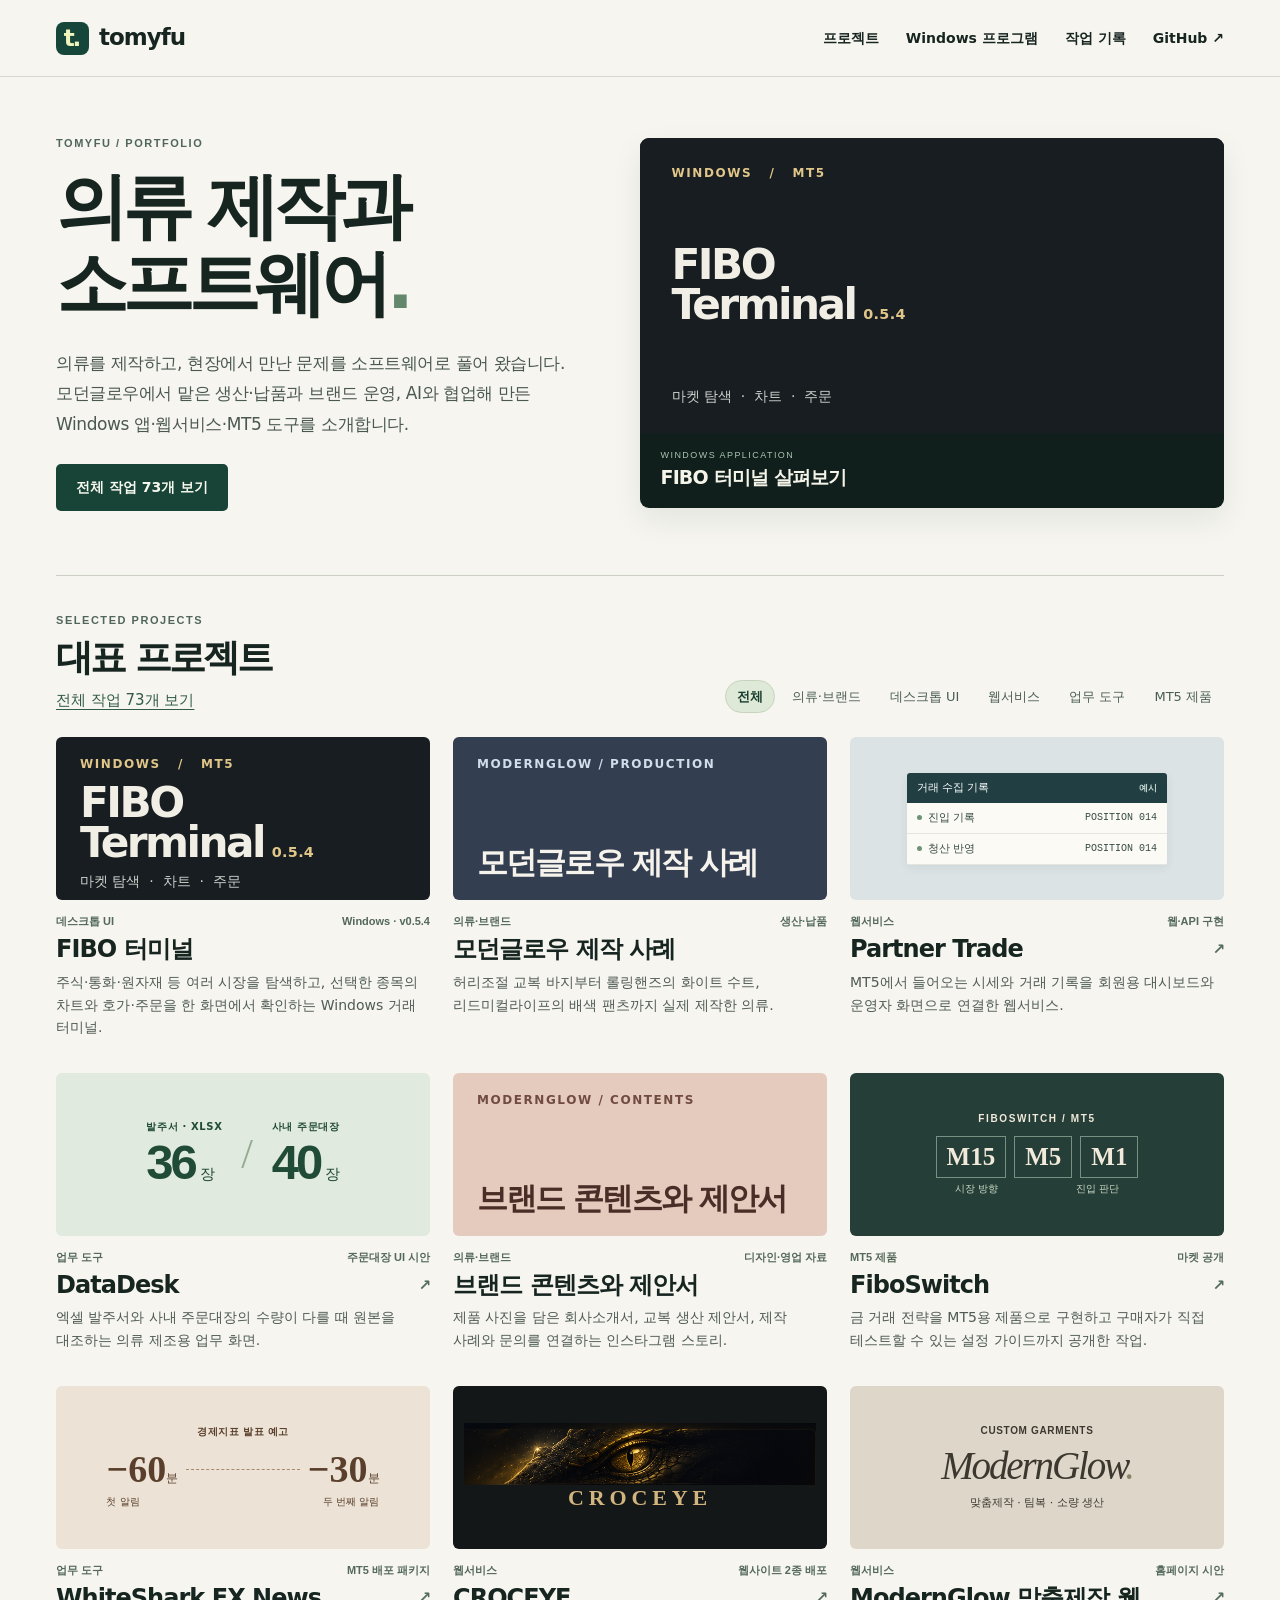
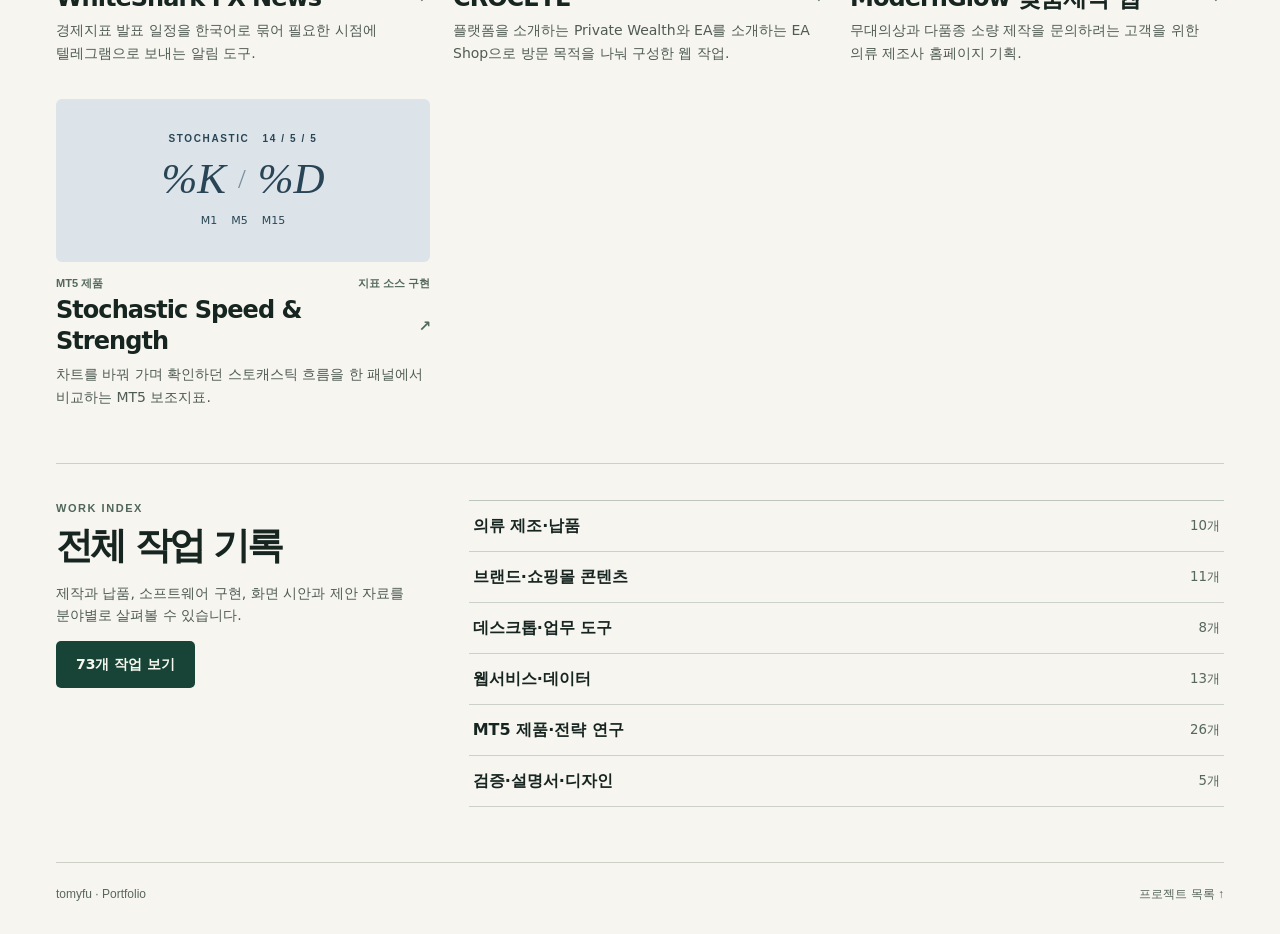
==== commit b9eea57c: "Windows 프로그램별 실행 화면과 UI 시안 갤러리 추가" ====
--- a/index.html
+++ b/index.html
@@ -1,4 +1,4 @@
-<!doctype html><html lang="ko"><head><meta charset="utf-8"><meta name="viewport" content="width=device-width, initial-scale=1"><meta name="theme-color" content="#f6f5f0"><meta name="description" content="tomyfu의 의류 제조·브랜드 운영, Windows 프로그램, 웹서비스와 MT5 프로젝트 포트폴리오"><title>의류 제작과 소프트웨어 · tomyfu</title><link rel="icon" href="assets/mark.svg" type="image/svg+xml"><link rel="stylesheet" href="assets/site.css"></head><body><a class="skip" href="#main">본문으로</a><header class="top"><div class="wrap bar"><a class="brand" href="index.html" aria-label="tomyfu 포트폴리오 첫 화면"><span class="symbol" aria-hidden="true">t.</span>tomyfu</a><nav aria-label="주 메뉴"><a href="index.html#projects">프로젝트</a><a href="index.html#archive">작업 기록</a><a href="https://github.com/tomyfu/portfolio">GitHub ↗</a></nav></div></header><main id="main" class="wrap"><section class="hero"><div class="hero-copy"><p class="eyebrow">TOMYFU / PORTFOLIO</p><h1>의류 제작과<br>소프트웨어<span>.</span></h1><p class="intro">의류를 제작하고, 현장에서 만난 문제를 소프트웨어로 풀어 왔습니다. 모던글로우에서 맡은 생산·납품과 브랜드 운영, AI와 협업해 만든 Windows 앱·웹서비스·MT5 도구를 소개합니다.</p><a class="button" href="work.html">전체 작업 73개 보기</a></div><a class="feature" href="projects/fibo-terminal.html"><div class="terminal-type"><small>WINDOWS &nbsp; / &nbsp; MT5</small><strong>FIBO<br>Terminal<span>0.5.4</span></strong><span>마켓 탐색 &nbsp;·&nbsp; 차트 &nbsp;·&nbsp; 주문</span></div><div><span><small>WINDOWS APPLICATION</small><b>FIBO 터미널 살펴보기</b></span></div></a></section><section id="projects" class="collection"><div class="section-head"><div><p class="eyebrow">SELECTED PROJECTS</p><h2>대표 프로젝트</h2><a class="all-work" href="work.html">전체 작업 73개 보기</a></div><div class="filters" aria-label="프로젝트 분야 선택" id="filters" hidden><button type="button" data-filter="전체" aria-pressed="true">전체</button><button type="button" data-filter="의류·브랜드" aria-pressed="false">의류·브랜드</button><button type="button" data-filter="데스크톱 UI" aria-pressed="false">데스크톱 UI</button><button type="button" data-filter="웹서비스" aria-pressed="false">웹서비스</button><button type="button" data-filter="업무 도구" aria-pressed="false">업무 도구</button><button type="button" data-filter="MT5 제품" aria-pressed="false">MT5 제품</button></div></div><div class="grid">
+<!doctype html><html lang="ko"><head><meta charset="utf-8"><meta name="viewport" content="width=device-width, initial-scale=1"><meta name="theme-color" content="#f6f5f0"><meta name="description" content="tomyfu의 의류 제조·브랜드 운영, Windows 프로그램, 웹서비스와 MT5 프로젝트 포트폴리오"><title>의류 제작과 소프트웨어 · tomyfu</title><link rel="icon" href="assets/mark.svg" type="image/svg+xml"><link rel="stylesheet" href="assets/site.css"></head><body><a class="skip" href="#main">본문으로</a><header class="top"><div class="wrap bar"><a class="brand" href="index.html" aria-label="tomyfu 포트폴리오 첫 화면"><span class="symbol" aria-hidden="true">t.</span>tomyfu</a><nav aria-label="주 메뉴"><a href="index.html#projects">프로젝트</a><a href="windows.html">Windows 프로그램</a><a href="index.html#archive">작업 기록</a><a href="https://github.com/tomyfu/portfolio">GitHub ↗</a></nav></div></header><main id="main" class="wrap"><section class="hero"><div class="hero-copy"><p class="eyebrow">TOMYFU / PORTFOLIO</p><h1>의류 제작과<br>소프트웨어<span>.</span></h1><p class="intro">의류를 제작하고, 현장에서 만난 문제를 소프트웨어로 풀어 왔습니다. 모던글로우에서 맡은 생산·납품과 브랜드 운영, AI와 협업해 만든 Windows 앱·웹서비스·MT5 도구를 소개합니다.</p><a class="button" href="work.html">전체 작업 73개 보기</a></div><a class="feature" href="projects/fibo-terminal.html"><div class="terminal-type"><small>WINDOWS &nbsp; / &nbsp; MT5</small><strong>FIBO<br>Terminal<span>0.5.4</span></strong><span>마켓 탐색 &nbsp;·&nbsp; 차트 &nbsp;·&nbsp; 주문</span></div><div><span><small>WINDOWS APPLICATION</small><b>FIBO 터미널 살펴보기</b></span></div></a></section><section id="projects" class="collection"><div class="section-head"><div><p class="eyebrow">SELECTED PROJECTS</p><h2>대표 프로젝트</h2><a class="all-work" href="work.html">전체 작업 73개 보기</a></div><div class="filters" aria-label="프로젝트 분야 선택" id="filters" hidden><button type="button" data-filter="전체" aria-pressed="true">전체</button><button type="button" data-filter="의류·브랜드" aria-pressed="false">의류·브랜드</button><button type="button" data-filter="데스크톱 UI" aria-pressed="false">데스크톱 UI</button><button type="button" data-filter="웹서비스" aria-pressed="false">웹서비스</button><button type="button" data-filter="업무 도구" aria-pressed="false">업무 도구</button><button type="button" data-filter="MT5 제품" aria-pressed="false">MT5 제품</button></div></div><div class="grid">
 <article class="card" data-category="데스크톱 UI"><a class="cardlink" href="projects/fibo-terminal.html"><div class="art"><div class="terminal-type"><small>WINDOWS &nbsp; / &nbsp; MT5</small><strong>FIBO<br>Terminal<span>0.5.4</span></strong><span>마켓 탐색 &nbsp;·&nbsp; 차트 &nbsp;·&nbsp; 주문</span></div></div><div class="card-meta"><span>데스크톱 UI</span><span>Windows · v0.5.4</span></div><h3>FIBO 터미널</h3><p>주식·통화·원자재 등 여러 시장을 탐색하고, 선택한 종목의 차트와 호가·주문을 한 화면에서 확인하는 Windows 거래 터미널.</p></a></article>
 <article class="card" data-category="의류·브랜드"><a class="cardlink" href="work.html#clothing"><div class="art catalog-art garment"><small>MODERNGLOW / PRODUCTION</small><b>모던글로우 제작 사례</b></div><div class="card-meta"><span>의류·브랜드</span><span>생산·납품</span></div><h3>모던글로우 제작 사례</h3><p>허리조절 교복 바지부터 롤링핸즈의 화이트 수트, 리드미컬라이프의 배색 팬츠까지 실제 제작한 의류.</p></a></article>
 <article class="card" data-category="웹서비스"><a class="cardlink" href="projects/partner.html"><div class="art"><div class="graphic receipts"><div class="receipt"><span class="screen-head">거래 수집 기록 <b>예시</b></span><div><i></i>진입 기록 <strong>POSITION 014</strong></div><div><i></i>청산 반영 <strong>POSITION 014</strong></div></div></div></div><div class="card-meta"><span>웹서비스</span><span>웹·API 구현</span></div><h3>Partner Trade <span aria-hidden="true">↗</span></h3><p>MT5에서 들어오는 시세와 거래 기록을 회원용 대시보드와 운영자 화면으로 연결한 웹서비스.</p></a></article>
